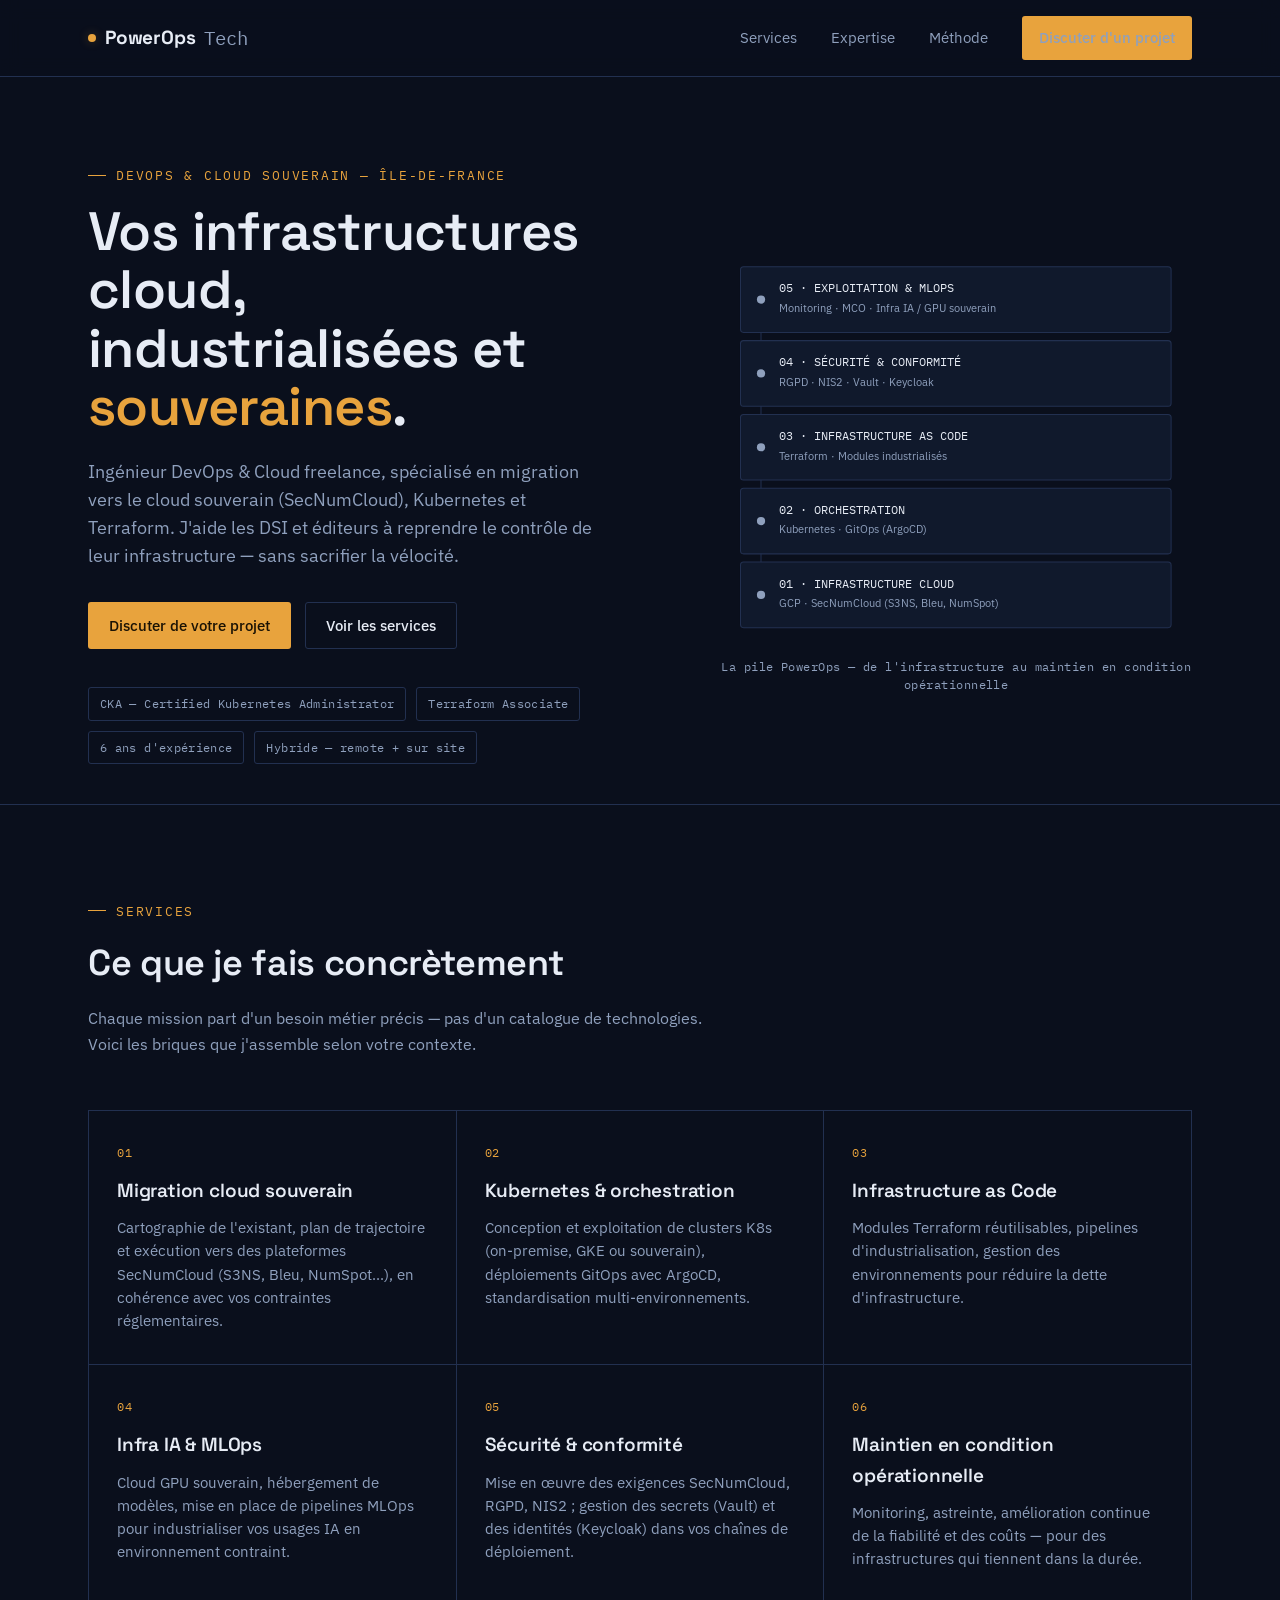
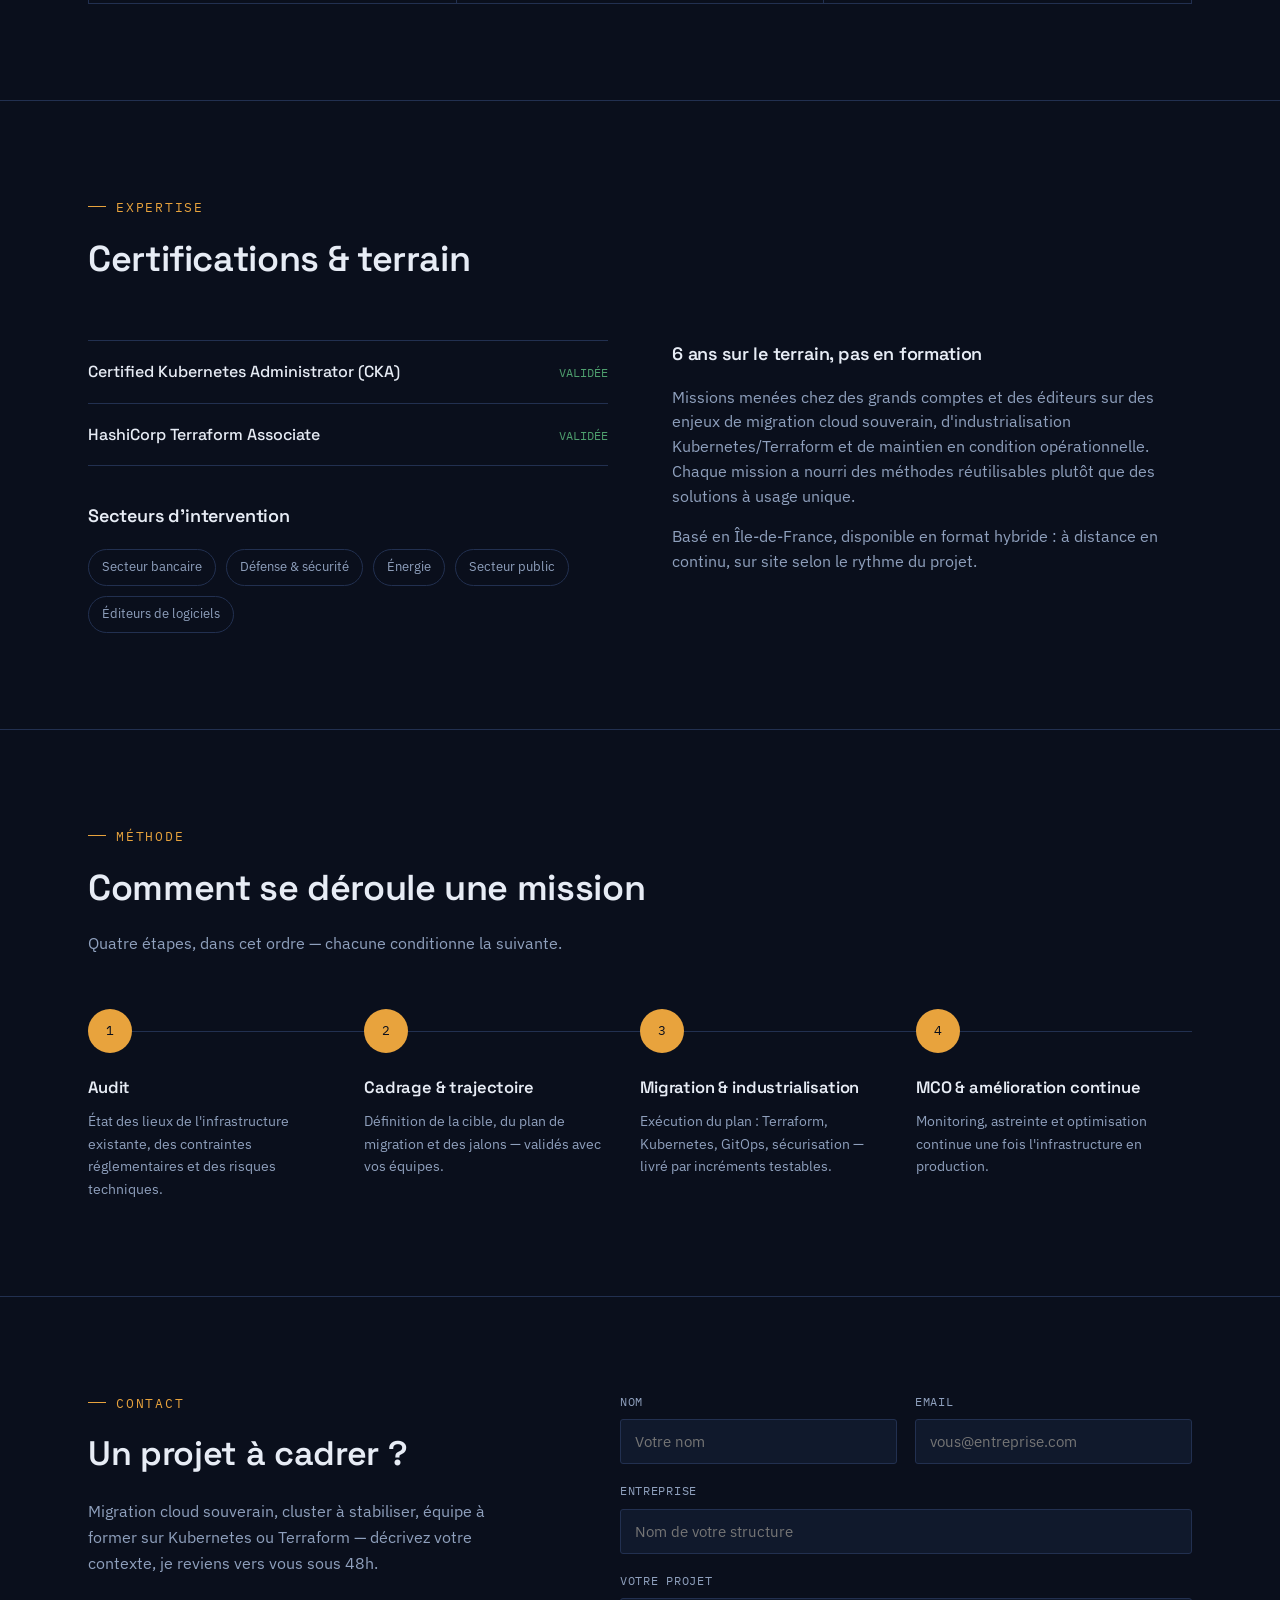
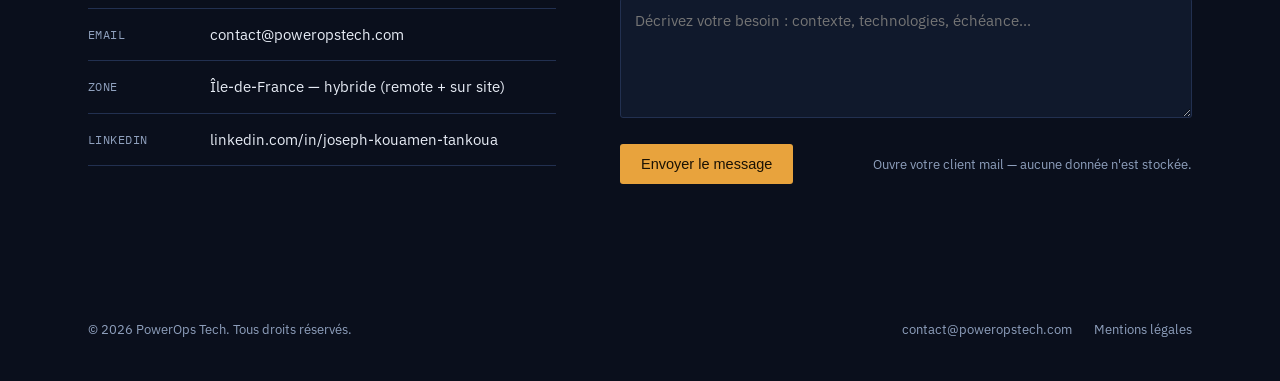
==== public/index.html @ a9f2747d "add index and 404 file" ====
<!DOCTYPE html>
<html lang="fr">
<head>
<meta charset="UTF-8">
<meta name="viewport" content="width=device-width, initial-scale=1.0">
<title>PowerOps Tech — DevOps &amp; Cloud Souverain</title>
<meta name="description" content="Ingénieur DevOps &amp; Cloud freelance. Migration cloud souverain (SecNumCloud), Kubernetes, Terraform, MLOps. Île-de-France, hybride.">
<link rel="preconnect" href="https://fonts.googleapis.com">
<link rel="preconnect" href="https://fonts.gstatic.com" crossorigin>
<link href="https://fonts.googleapis.com/css2?family=Space+Grotesk:wght@400;500;600;700&family=IBM+Plex+Sans:wght@400;500;600&family=IBM+Plex+Mono:wght@400;500&display=swap" rel="stylesheet">
<style>
  :root{
    --bg: #0A0F1C;
    --panel: #10192C;
    --panel-2: #0D1524;
    --line: #223050;
    --text: #E7ECF5;
    --muted: #8FA0BD;
    --accent: #E8A33D;
    --accent-soft: rgba(232,163,61,0.14);
    --accent-2: #4E9F6E;
    --accent-2-soft: rgba(78,159,110,0.14);
    --radius: 3px;
    --maxw: 1160px;
  }
  *{box-sizing:border-box;}
  html{scroll-behavior:smooth;}
  body{
    margin:0;
    background:var(--bg);
    color:var(--text);
    font-family:'IBM Plex Sans', sans-serif;
    font-size:16px;
    line-height:1.6;
    -webkit-font-smoothing:antialiased;
  }
  h1,h2,h3,.display{
    font-family:'Space Grotesk', sans-serif;
    font-weight:600;
    letter-spacing:-0.01em;
    margin:0;
  }
  .mono{ font-family:'IBM Plex Mono', monospace; }
  a{ color:inherit; }
  img,svg{ display:block; max-width:100%; }
  .wrap{ max-width:var(--maxw); margin:0 auto; padding:0 28px; }
  .eyebrow{
    font-family:'IBM Plex Mono', monospace;
    font-size:12.5px;
    letter-spacing:0.14em;
    text-transform:uppercase;
    color:var(--accent);
    display:flex;
    align-items:center;
    gap:10px;
  }
  .eyebrow::before{
    content:"";
    width:18px; height:1px;
    background:var(--accent);
    display:inline-block;
  }
  section{ padding:96px 0; border-bottom:1px solid var(--line); }
  section:last-of-type{ border-bottom:none; }

  /* reveal on scroll */
  .reveal{ opacity:0; transform:translateY(16px); transition:opacity .7s ease, transform .7s ease; }
  .reveal.in{ opacity:1; transform:translateY(0); }
  @media (prefers-reduced-motion: reduce){
    .reveal{ opacity:1; transform:none; transition:none; }
    html{ scroll-behavior:auto; }
  }

  /* NAV */
  header{
    position:sticky; top:0; z-index:50;
    background:rgba(10,15,28,0.86);
    backdrop-filter: blur(10px);
    border-bottom:1px solid var(--line);
  }
  nav.wrap{
    display:flex; align-items:center; justify-content:space-between;
    height:76px;
  }
  .logo{
    font-family:'Space Grotesk', sans-serif;
    font-weight:700;
    font-size:19px;
    letter-spacing:-0.01em;
    display:flex; align-items:center; gap:9px;
  }
  .logo .dot{
    width:8px; height:8px; border-radius:50%;
    background:var(--accent);
    box-shadow:0 0 10px 2px var(--accent-soft);
  }
  .navlinks{ display:flex; gap:34px; align-items:center; }
  .navlinks a{
    font-size:14.5px; color:var(--muted); text-decoration:none;
    transition:color .2s ease;
  }
  .navlinks a:hover{ color:var(--text); }
  .btn{
    display:inline-flex; align-items:center; gap:8px;
    padding:11px 20px;
    border-radius:var(--radius);
    font-size:14.5px; font-weight:500;
    text-decoration:none;
    border:1px solid transparent;
    cursor:pointer;
    transition:all .2s ease;
  }
  .btn-primary{
    background:var(--accent); color:#1A1204;
  }
  .btn-primary:hover{ background:#f0b354; }
  .btn-ghost{
    border-color:var(--line); color:var(--text);
    background:transparent;
  }
  .btn-ghost:hover{ border-color:var(--accent); color:var(--accent); }
  .navlinks .btn{ padding:9px 16px; }

  .mobile-toggle{ display:none; background:none; border:none; color:var(--text); cursor:pointer; }

  /* HERO */
  .hero{
    padding:88px 0 40px;
    border-bottom:1px solid var(--line);
  }
  .hero-grid{
    display:grid;
    grid-template-columns:1.1fr 0.9fr;
    gap:56px;
    align-items:center;
  }
  .hero h1{
    font-size:clamp(34px, 4.4vw, 54px);
    line-height:1.08;
    margin:18px 0 22px;
  }
  .hero h1 em{
    font-style:normal;
    color:var(--accent);
  }
  .hero p.lead{
    font-size:17.5px;
    color:var(--muted);
    max-width:520px;
    margin-bottom:32px;
  }
  .hero-ctas{ display:flex; gap:14px; margin-bottom:38px; flex-wrap:wrap; }
  .badges{ display:flex; gap:10px; flex-wrap:wrap; }
  .badge{
    font-family:'IBM Plex Mono', monospace;
    font-size:12px;
    letter-spacing:.03em;
    color:var(--muted);
    border:1px solid var(--line);
    padding:6px 11px;
    border-radius:var(--radius);
  }

  /* STACK DIAGRAM (signature element) */
  .stack-wrap{ position:relative; }
  .stack-caption{
    font-family:'IBM Plex Mono', monospace;
    font-size:11.5px;
    color:var(--muted);
    text-align:center;
    margin-top:14px;
    letter-spacing:.04em;
  }
  .layer{ cursor:pointer; }
  .layer rect.band{
    fill:var(--panel);
    stroke:var(--line);
    stroke-width:1;
    transition:fill .25s ease, stroke .25s ease;
  }
  .layer:hover rect.band{
    fill:var(--accent-soft);
    stroke:var(--accent);
  }
  .layer text.layer-label{
    fill:var(--text);
    font-family:'IBM Plex Mono', monospace;
    font-size:12px;
  }
  .layer text.layer-sub{
    fill:var(--muted);
    font-family:'IBM Plex Sans', sans-serif;
    font-size:11px;
  }
  .layer:hover text.layer-sub{ fill:#c9d6ea; }
  .node{ fill:var(--muted); transition:fill .25s ease, r .25s ease; }
  .layer:hover .node{ fill:var(--accent); }
  .connector{ stroke:var(--line); stroke-width:1; }
  .layer:hover .connector{ stroke:var(--accent); }

  /* SERVICES */
  .section-head{ max-width:640px; margin-bottom:52px; }
  .section-head h2{ font-size:clamp(26px,3vw,36px); margin-top:14px; }
  .section-head p{ color:var(--muted); margin-top:14px; font-size:16px; }

  .cards{
    display:grid;
    grid-template-columns:repeat(3, 1fr);
    gap:1px;
    background:var(--line);
    border:1px solid var(--line);
  }
  .card{
    background:var(--bg);
    padding:32px 28px;
    transition:background .25s ease;
  }
  .card:hover{ background:var(--panel-2); }
  .card .idx{
    font-family:'IBM Plex Mono', monospace;
    font-size:12px;
    color:var(--accent);
    letter-spacing:.06em;
  }
  .card h3{
    font-size:19px;
    margin:14px 0 10px;
  }
  .card p{
    color:var(--muted);
    font-size:14.5px;
    margin:0;
  }

  /* EXPERTISE */
  .expertise-grid{
    display:grid;
    grid-template-columns:1fr 1fr;
    gap:64px;
  }
  .cert-list{ display:flex; flex-direction:column; gap:0; }
  .cert-row{
    display:flex; justify-content:space-between; align-items:baseline;
    padding:18px 0;
    border-bottom:1px solid var(--line);
  }
  .cert-row:first-child{ border-top:1px solid var(--line); }
  .cert-name{ font-family:'Space Grotesk', sans-serif; font-size:16px; font-weight:500; }
  .cert-tag{ font-family:'IBM Plex Mono', monospace; font-size:12px; color:var(--accent-2); }
  .sectors{ display:flex; flex-wrap:wrap; gap:10px; margin-top:18px; }
  .sector-pill{
    font-size:13px; color:var(--muted);
    border:1px solid var(--line);
    padding:7px 13px; border-radius:20px;
  }
  .expertise-note p{ color:var(--muted); font-size:15.5px; }
  .expertise-note h3{ font-size:18px; margin-bottom:12px; }

  /* METHODE (real sequence -> numbering justified) */
  .method{
    display:grid;
    grid-template-columns:repeat(4,1fr);
    gap:0;
    position:relative;
  }
  .method::before{
    content:"";
    position:absolute; top:22px; left:0; right:0; height:1px;
    background:var(--line);
  }
  .step{ position:relative; padding-right:24px; }
  .step-num{
    font-family:'IBM Plex Mono', monospace;
    font-size:13px;
    color:var(--bg);
    background:var(--accent);
    width:44px; height:44px;
    border-radius:50%;
    display:flex; align-items:center; justify-content:center;
    position:relative; z-index:2;
    margin-bottom:22px;
  }
  .step h3{ font-size:16.5px; margin-bottom:9px; }
  .step p{ color:var(--muted); font-size:14px; margin:0; }

  /* CONTACT */
  .contact-grid{
    display:grid;
    grid-template-columns:0.9fr 1.1fr;
    gap:64px;
  }
  .contact-info h2{ font-size:clamp(26px,3vw,34px); margin-bottom:18px; }
  .contact-info p{ color:var(--muted); font-size:16px; margin-bottom:32px; max-width:440px; }
  .info-row{
    display:flex; align-items:center; gap:12px;
    padding:14px 0;
    border-top:1px solid var(--line);
    font-size:14.5px;
  }
  .info-row:last-child{ border-bottom:1px solid var(--line); }
  .info-label{ color:var(--muted); width:110px; flex-shrink:0; font-family:'IBM Plex Mono', monospace; font-size:12px; letter-spacing:.04em; text-transform:uppercase; }
  .info-value a{ text-decoration:none; color:var(--text); }
  .info-value a:hover{ color:var(--accent); }

  form{ display:flex; flex-direction:column; gap:18px; }
  .form-row{ display:grid; grid-template-columns:1fr 1fr; gap:18px; }
  label{
    font-family:'IBM Plex Mono', monospace;
    font-size:11.5px;
    letter-spacing:.06em;
    text-transform:uppercase;
    color:var(--muted);
    display:block; margin-bottom:8px;
  }
  input, textarea, select{
    width:100%;
    background:var(--panel);
    border:1px solid var(--line);
    color:var(--text);
    padding:12px 14px;
    border-radius:var(--radius);
    font-family:'IBM Plex Sans', sans-serif;
    font-size:14.5px;
    transition:border-color .2s ease;
  }
  input:focus, textarea:focus, select:focus{
    outline:none; border-color:var(--accent);
  }
  textarea{ resize:vertical; min-height:120px; }
  .form-foot{ display:flex; align-items:center; justify-content:space-between; gap:16px; flex-wrap:wrap; }
  .form-hint{ font-size:12.5px; color:var(--muted); }

  footer{ padding:40px 0; }
  .footer-row{
    display:flex; justify-content:space-between; align-items:center; flex-wrap:wrap; gap:12px;
  }
  .footer-row p{ color:var(--muted); font-size:13px; margin:0; }
  .footer-links{ display:flex; gap:22px; }
  .footer-links a{ color:var(--muted); font-size:13px; text-decoration:none; }
  .footer-links a:hover{ color:var(--accent); }

  /* focus visibility */
  a:focus-visible, button:focus-visible, input:focus-visible, textarea:focus-visible{
    outline:2px solid var(--accent); outline-offset:2px;
  }

  @media (max-width:900px){
    .hero-grid{ grid-template-columns:1fr; }
    .cards{ grid-template-columns:1fr; }
    .expertise-grid{ grid-template-columns:1fr; gap:40px; }
    .method{ grid-template-columns:1fr 1fr; row-gap:36px; }
    .method::before{ display:none; }
    .contact-grid{ grid-template-columns:1fr; gap:40px; }
    .form-row{ grid-template-columns:1fr; }
    .navlinks{
      position:absolute; top:76px; left:0; right:0;
      background:var(--bg); border-bottom:1px solid var(--line);
      flex-direction:column; align-items:flex-start; padding:20px 28px; gap:18px;
      display:none;
    }
    .navlinks.open{ display:flex; }
    .mobile-toggle{ display:block; }
  }
  @media (max-width:560px){
    .method{ grid-template-columns:1fr; }
    section{ padding:64px 0; }
  }
</style>
</head>
<body>

<header>
  <nav class="wrap">
    <div class="logo"><span class="dot"></span>PowerOps<span class="mono" style="color:var(--muted); font-weight:400;">Tech</span></div>
    <div class="navlinks" id="navlinks">
      <a href="#services">Services</a>
      <a href="#expertise">Expertise</a>
      <a href="#methode">Méthode</a>
      <a href="#contact" class="btn btn-primary">Discuter d'un projet</a>
    </div>
    <button class="mobile-toggle" id="mobileToggle" aria-label="Ouvrir le menu">
      <svg width="22" height="22" viewBox="0 0 24 24" fill="none"><path d="M3 6h18M3 12h18M3 18h18" stroke="currentColor" stroke-width="1.8" stroke-linecap="round"/></svg>
    </button>
  </nav>
</header>

<section class="hero">
  <div class="wrap hero-grid">
    <div>
      <div class="eyebrow">DevOps &amp; Cloud souverain — Île-de-France</div>
      <h1>Vos infrastructures cloud,<br>industrialisées et <em>souveraines</em>.</h1>
      <p class="lead">Ingénieur DevOps &amp; Cloud freelance, spécialisé en migration vers le cloud souverain (SecNumCloud), Kubernetes et Terraform. J'aide les DSI et éditeurs à reprendre le contrôle de leur infrastructure — sans sacrifier la vélocité.</p>
      <div class="hero-ctas">
        <a href="#contact" class="btn btn-primary">Discuter de votre projet</a>
        <a href="#services" class="btn btn-ghost">Voir les services</a>
      </div>
      <div class="badges">
        <span class="badge">CKA — Certified Kubernetes Administrator</span>
        <span class="badge">Terraform Associate</span>
        <span class="badge">6 ans d'expérience</span>
        <span class="badge">Hybride — remote + sur site</span>
      </div>
    </div>

    <div class="stack-wrap reveal">
      <svg viewBox="0 0 460 400" xmlns="http://www.w3.org/2000/svg" role="img" aria-label="Schéma de la pile technique PowerOps Tech">
        <!-- connectors -->
        <line class="connector" x1="40" y1="360" x2="40" y2="40"/>
        <!-- Layer 1: bottom - Infra cloud -->
        <g class="layer">
          <rect class="band" x="20" y="320" width="420" height="64" rx="3"/>
          <circle class="node" cx="40" cy="352" r="4"/>
          <text class="layer-label" x="58" y="345">01 · INFRASTRUCTURE CLOUD</text>
          <text class="layer-sub" x="58" y="364">GCP · SecNumCloud (S3NS, Bleu, NumSpot)</text>
        </g>
        <!-- Layer 2: Orchestration -->
        <g class="layer">
          <rect class="band" x="20" y="248" width="420" height="64" rx="3"/>
          <circle class="node" cx="40" cy="280" r="4"/>
          <text class="layer-label" x="58" y="273">02 · ORCHESTRATION</text>
          <text class="layer-sub" x="58" y="292">Kubernetes · GitOps (ArgoCD)</text>
        </g>
        <!-- Layer 3: IaC -->
        <g class="layer">
          <rect class="band" x="20" y="176" width="420" height="64" rx="3"/>
          <circle class="node" cx="40" cy="208" r="4"/>
          <text class="layer-label" x="58" y="201">03 · INFRASTRUCTURE AS CODE</text>
          <text class="layer-sub" x="58" y="220">Terraform · Modules industrialisés</text>
        </g>
        <!-- Layer 4: Sécurité / conformité -->
        <g class="layer">
          <rect class="band" x="20" y="104" width="420" height="64" rx="3"/>
          <circle class="node" cx="40" cy="136" r="4"/>
          <text class="layer-label" x="58" y="129">04 · SÉCURITÉ &amp; CONFORMITÉ</text>
          <text class="layer-sub" x="58" y="148">RGPD · NIS2 · Vault · Keycloak</text>
        </g>
        <!-- Layer 5: Ops / MLOps top -->
        <g class="layer">
          <rect class="band" x="20" y="32" width="420" height="64" rx="3"/>
          <circle class="node" cx="40" cy="64" r="4"/>
          <text class="layer-label" x="58" y="57">05 · EXPLOITATION &amp; MLOPS</text>
          <text class="layer-sub" x="58" y="76">Monitoring · MCO · Infra IA / GPU souverain</text>
        </g>
      </svg>
      <div class="stack-caption">La pile PowerOps — de l'infrastructure au maintien en condition opérationnelle</div>
    </div>
  </div>
</section>

<section id="services">
  <div class="wrap">
    <div class="section-head reveal">
      <div class="eyebrow">Services</div>
      <h2>Ce que je fais concrètement</h2>
      <p>Chaque mission part d'un besoin métier précis — pas d'un catalogue de technologies. Voici les briques que j'assemble selon votre contexte.</p>
    </div>
    <div class="cards">
      <div class="card reveal">
        <div class="idx">01</div>
        <h3>Migration cloud souverain</h3>
        <p>Cartographie de l'existant, plan de trajectoire et exécution vers des plateformes SecNumCloud (S3NS, Bleu, NumSpot...), en cohérence avec vos contraintes réglementaires.</p>
      </div>
      <div class="card reveal">
        <div class="idx">02</div>
        <h3>Kubernetes &amp; orchestration</h3>
        <p>Conception et exploitation de clusters K8s (on-premise, GKE ou souverain), déploiements GitOps avec ArgoCD, standardisation multi-environnements.</p>
      </div>
      <div class="card reveal">
        <div class="idx">03</div>
        <h3>Infrastructure as Code</h3>
        <p>Modules Terraform réutilisables, pipelines d'industrialisation, gestion des environnements pour réduire la dette d'infrastructure.</p>
      </div>
      <div class="card reveal">
        <div class="idx">04</div>
        <h3>Infra IA &amp; MLOps</h3>
        <p>Cloud GPU souverain, hébergement de modèles, mise en place de pipelines MLOps pour industrialiser vos usages IA en environnement contraint.</p>
      </div>
      <div class="card reveal">
        <div class="idx">05</div>
        <h3>Sécurité &amp; conformité</h3>
        <p>Mise en œuvre des exigences SecNumCloud, RGPD, NIS2 ; gestion des secrets (Vault) et des identités (Keycloak) dans vos chaînes de déploiement.</p>
      </div>
      <div class="card reveal">
        <div class="idx">06</div>
        <h3>Maintien en condition opérationnelle</h3>
        <p>Monitoring, astreinte, amélioration continue de la fiabilité et des coûts — pour des infrastructures qui tiennent dans la durée.</p>
      </div>
    </div>
  </div>
</section>

<section id="expertise">
  <div class="wrap">
    <div class="section-head reveal">
      <div class="eyebrow">Expertise</div>
      <h2>Certifications &amp; terrain</h2>
    </div>
    <div class="expertise-grid">
      <div class="reveal">
        <div class="cert-list">
          <div class="cert-row">
            <span class="cert-name">Certified Kubernetes Administrator (CKA)</span>
            <span class="cert-tag">VALIDÉE</span>
          </div>
          <div class="cert-row">
            <span class="cert-name">HashiCorp Terraform Associate</span>
            <span class="cert-tag">VALIDÉE</span>
          </div>
        </div>
        <div class="expertise-note" style="margin-top:36px;">
          <h3>Secteurs d'intervention</h3>
          <div class="sectors">
            <span class="sector-pill">Secteur bancaire</span>
            <span class="sector-pill">Défense &amp; sécurité</span>
            <span class="sector-pill">Énergie</span>
            <span class="sector-pill">Secteur public</span>
            <span class="sector-pill">Éditeurs de logiciels</span>
          </div>
        </div>
      </div>
      <div class="expertise-note reveal">
        <h3>6 ans sur le terrain, pas en formation</h3>
        <p>Missions menées chez des grands comptes et des éditeurs sur des enjeux de migration cloud souverain, d'industrialisation Kubernetes/Terraform et de maintien en condition opérationnelle. Chaque mission a nourri des méthodes réutilisables plutôt que des solutions à usage unique.</p>
        <p>Basé en Île-de-France, disponible en format hybride : à distance en continu, sur site selon le rythme du projet.</p>
      </div>
    </div>
  </div>
</section>

<section id="methode">
  <div class="wrap">
    <div class="section-head reveal">
      <div class="eyebrow">Méthode</div>
      <h2>Comment se déroule une mission</h2>
      <p>Quatre étapes, dans cet ordre — chacune conditionne la suivante.</p>
    </div>
    <div class="method">
      <div class="step reveal">
        <div class="step-num">1</div>
        <h3>Audit</h3>
        <p>État des lieux de l'infrastructure existante, des contraintes réglementaires et des risques techniques.</p>
      </div>
      <div class="step reveal">
        <div class="step-num">2</div>
        <h3>Cadrage &amp; trajectoire</h3>
        <p>Définition de la cible, du plan de migration et des jalons — validés avec vos équipes.</p>
      </div>
      <div class="step reveal">
        <div class="step-num">3</div>
        <h3>Migration &amp; industrialisation</h3>
        <p>Exécution du plan : Terraform, Kubernetes, GitOps, sécurisation — livré par incréments testables.</p>
      </div>
      <div class="step reveal">
        <div class="step-num">4</div>
        <h3>MCO &amp; amélioration continue</h3>
        <p>Monitoring, astreinte et optimisation continue une fois l'infrastructure en production.</p>
      </div>
    </div>
  </div>
</section>

<section id="contact">
  <div class="wrap contact-grid">
    <div class="contact-info reveal">
      <div class="eyebrow">Contact</div>
      <h2 style="margin-top:14px;">Un projet à cadrer ?</h2>
      <p>Migration cloud souverain, cluster à stabiliser, équipe à former sur Kubernetes ou Terraform — décrivez votre contexte, je reviens vers vous sous 48h.</p>
      <div class="info-row">
        <span class="info-label">Email</span>
        <span class="info-value"><a href="mailto:contact@poweropstech.com">contact@poweropstech.com</a></span>
      </div>
      <div class="info-row">
        <span class="info-label">Zone</span>
        <span class="info-value">Île-de-France — hybride (remote + sur site)</span>
      </div>
      <div class="info-row">
        <span class="info-label">LinkedIn</span>
        <span class="info-value"><a href="#" target="_blank" rel="noopener">linkedin.com/in/joseph-kouamen-tankoua</a></span>
      </div>
    </div>

    <form id="contactForm" class="reveal">
      <div class="form-row">
        <div>
          <label for="name">Nom</label>
          <input type="text" id="name" name="name" required placeholder="Votre nom">
        </div>
        <div>
          <label for="email">Email</label>
          <input type="email" id="email" name="email" required placeholder="vous@entreprise.com">
        </div>
      </div>
      <div>
        <label for="company">Entreprise</label>
        <input type="text" id="company" name="company" placeholder="Nom de votre structure">
      </div>
      <div>
        <label for="message">Votre projet</label>
        <textarea id="message" name="message" required placeholder="Décrivez votre besoin : contexte, technologies, échéance..."></textarea>
      </div>
      <div class="form-foot">
        <button type="submit" class="btn btn-primary">Envoyer le message</button>
        <span class="form-hint">Ouvre votre client mail — aucune donnée n'est stockée.</span>
      </div>
    </form>
  </div>
</section>

<footer>
  <div class="wrap footer-row">
    <p>© 2026 PowerOps Tech. Tous droits réservés.</p>
    <div class="footer-links">
      <a href="mailto:contact@poweropstech.com">contact@poweropstech.com</a>
      <a href="#" rel="noopener">Mentions légales</a>
    </div>
  </div>
</footer>

<script>
  // mobile nav
  const toggle = document.getElementById('mobileToggle');
  const links = document.getElementById('navlinks');
  toggle.addEventListener('click', () => links.classList.toggle('open'));
  links.querySelectorAll('a').forEach(a => a.addEventListener('click', () => links.classList.remove('open')));

  // scroll reveal
  const revealEls = document.querySelectorAll('.reveal');
  const io = new IntersectionObserver((entries) => {
    entries.forEach(entry => {
      if (entry.isIntersecting) {
        entry.target.classList.add('in');
        io.unobserve(entry.target);
      }
    });
  }, { threshold: 0.12 });
  revealEls.forEach(el => io.observe(el));

  // contact form -> mailto
  document.getElementById('contactForm').addEventListener('submit', function(e){
    e.preventDefault();
    const name = document.getElementById('name').value;
    const email = document.getElementById('email').value;
    const company = document.getElementById('company').value;
    const message = document.getElementById('message').value;
    const subject = encodeURIComponent('Nouveau projet — ' + name + (company ? ' (' + company + ')' : ''));
    const body = encodeURIComponent(
      'Nom : ' + name + '\n' +
      'Email : ' + email + '\n' +
      'Entreprise : ' + (company || '—') + '\n\n' +
      'Message :\n' + message
    );
    window.location.href = 'mailto:contact@poweropstech.com?subject=' + subject + '&body=' + body;
  });
</script>

</body>
</html>
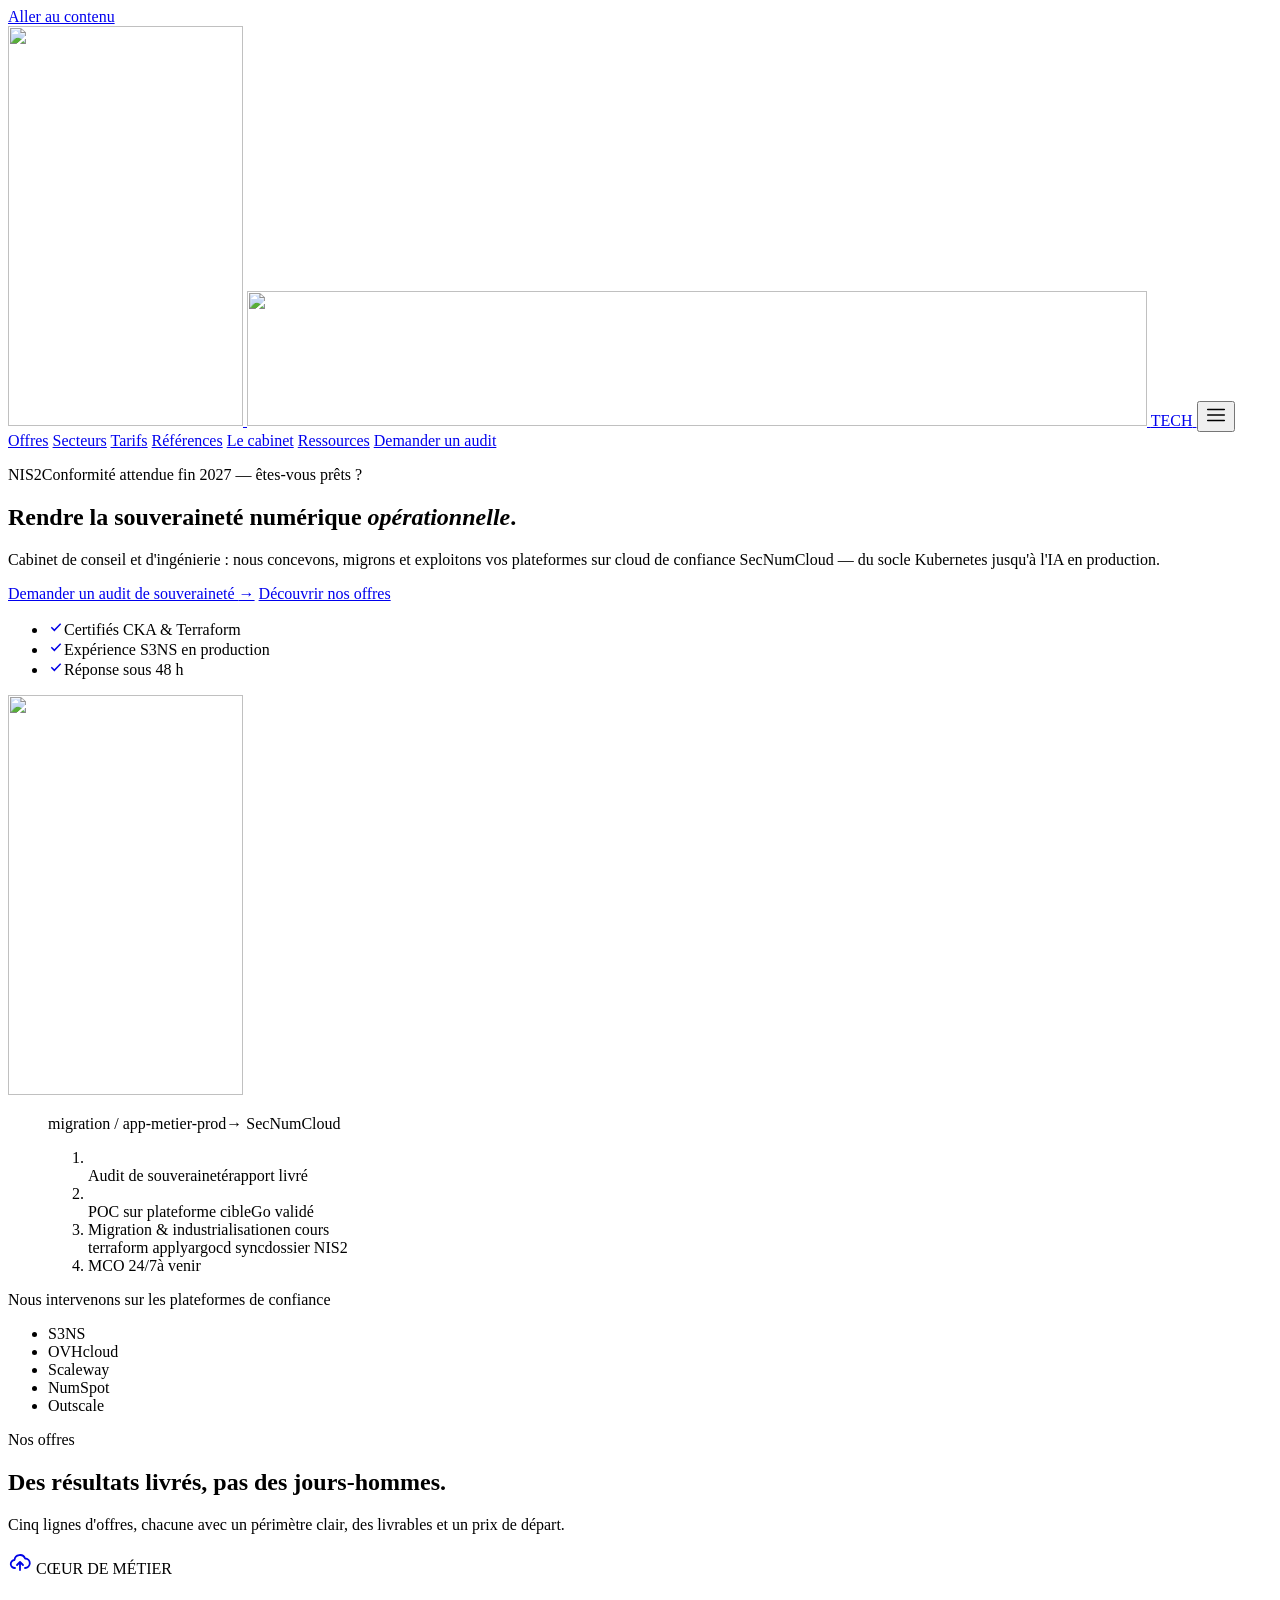
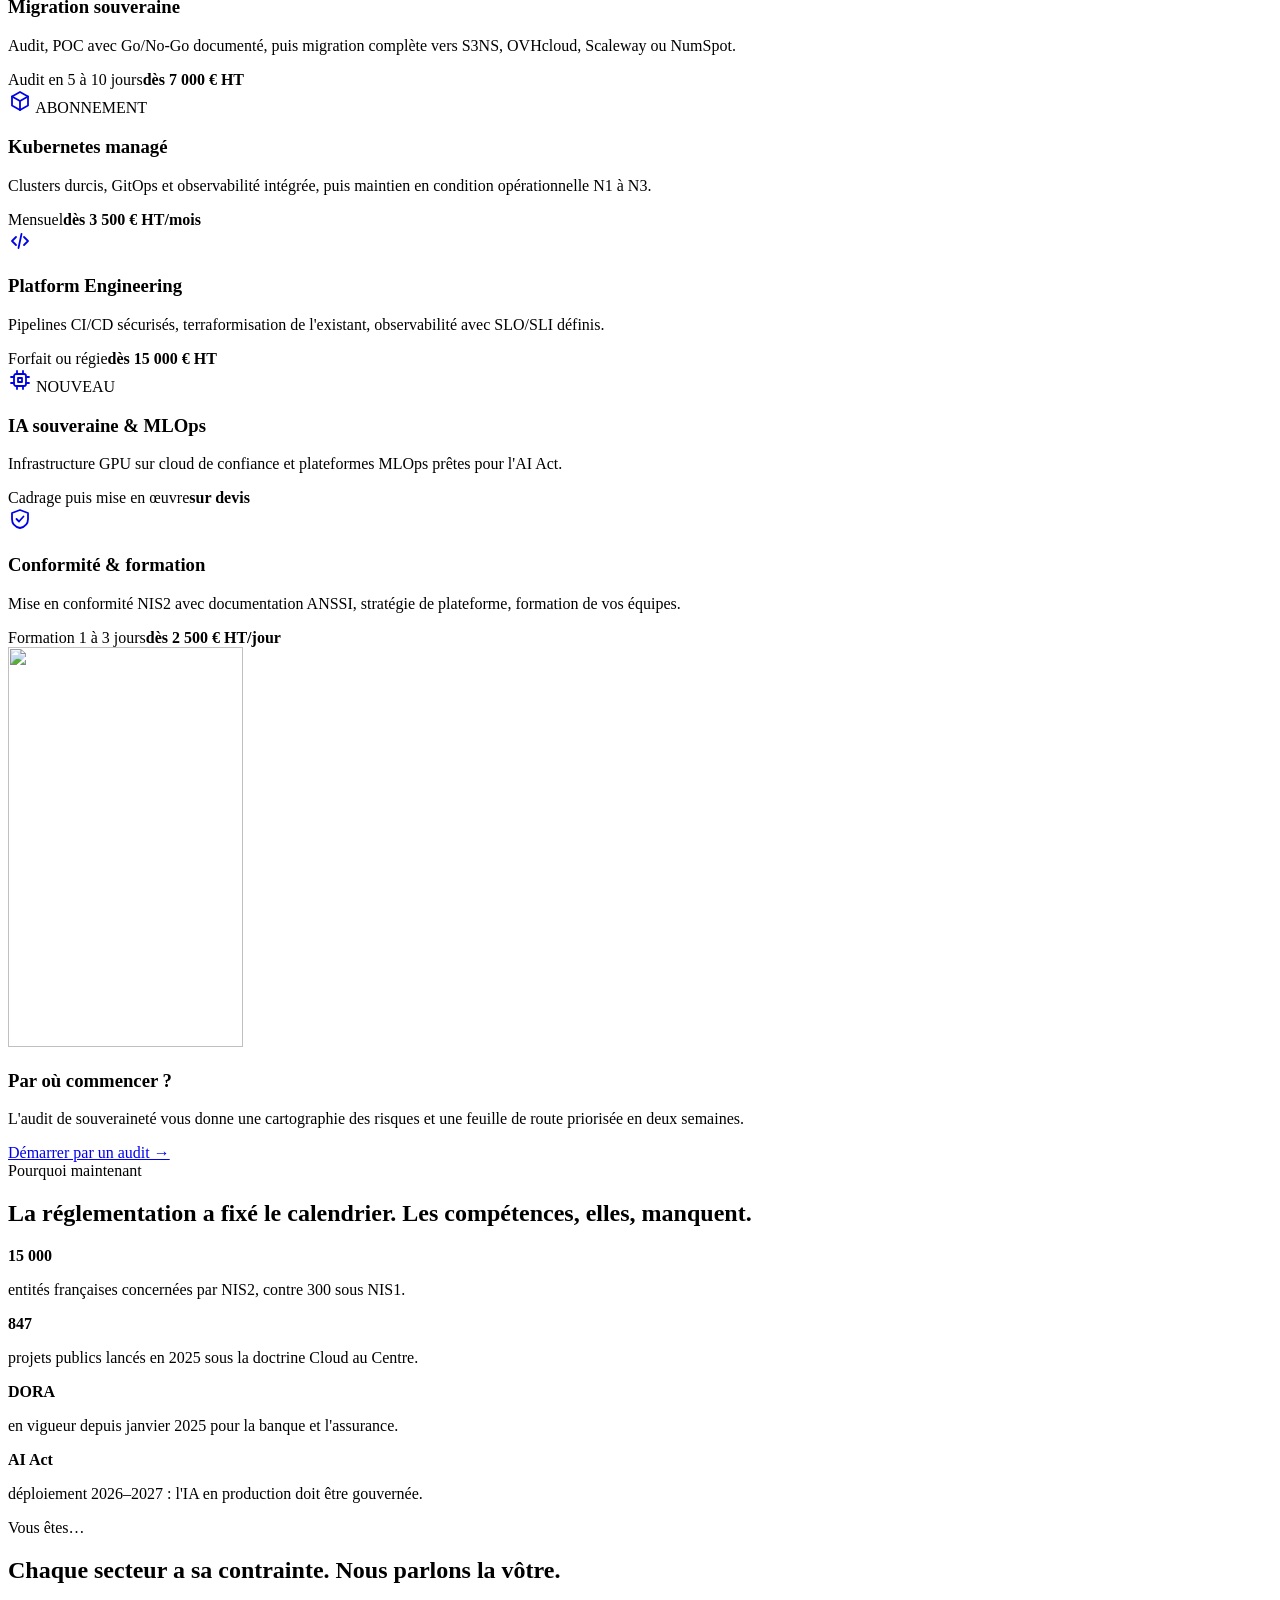
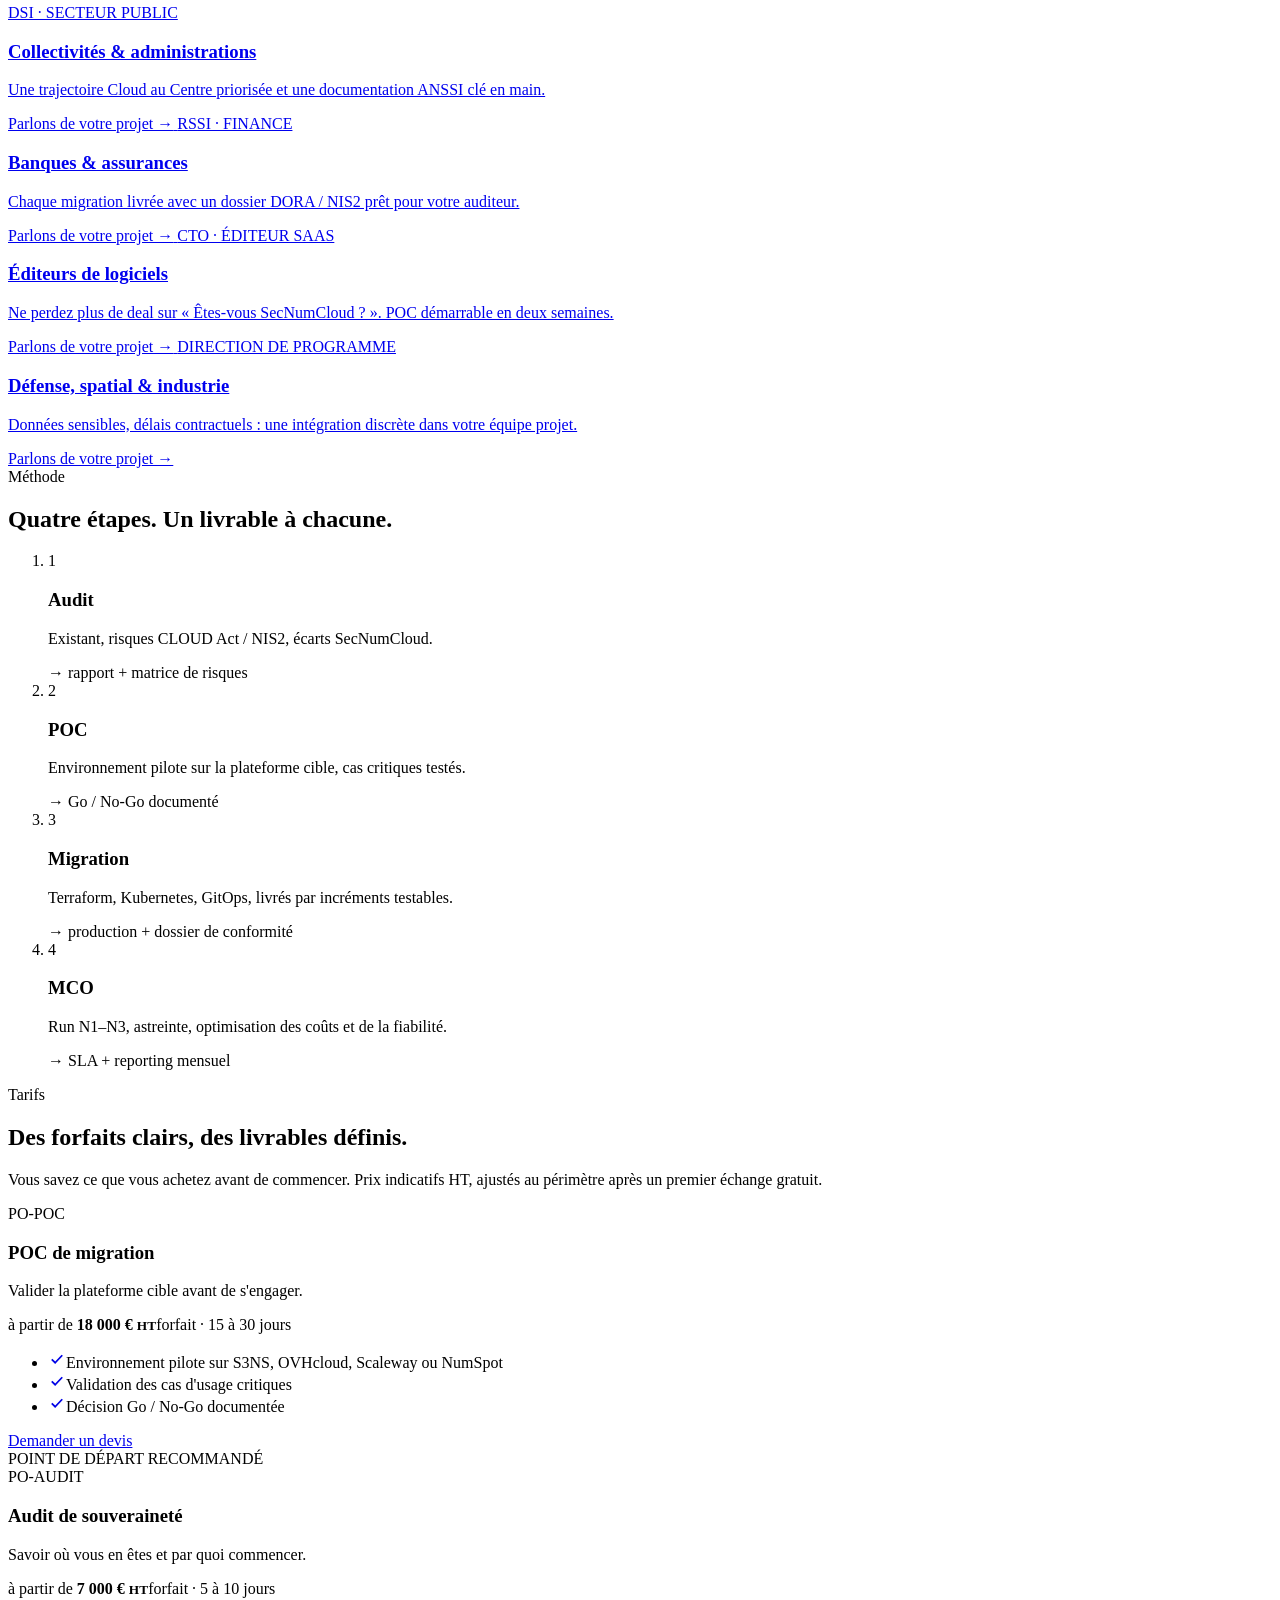
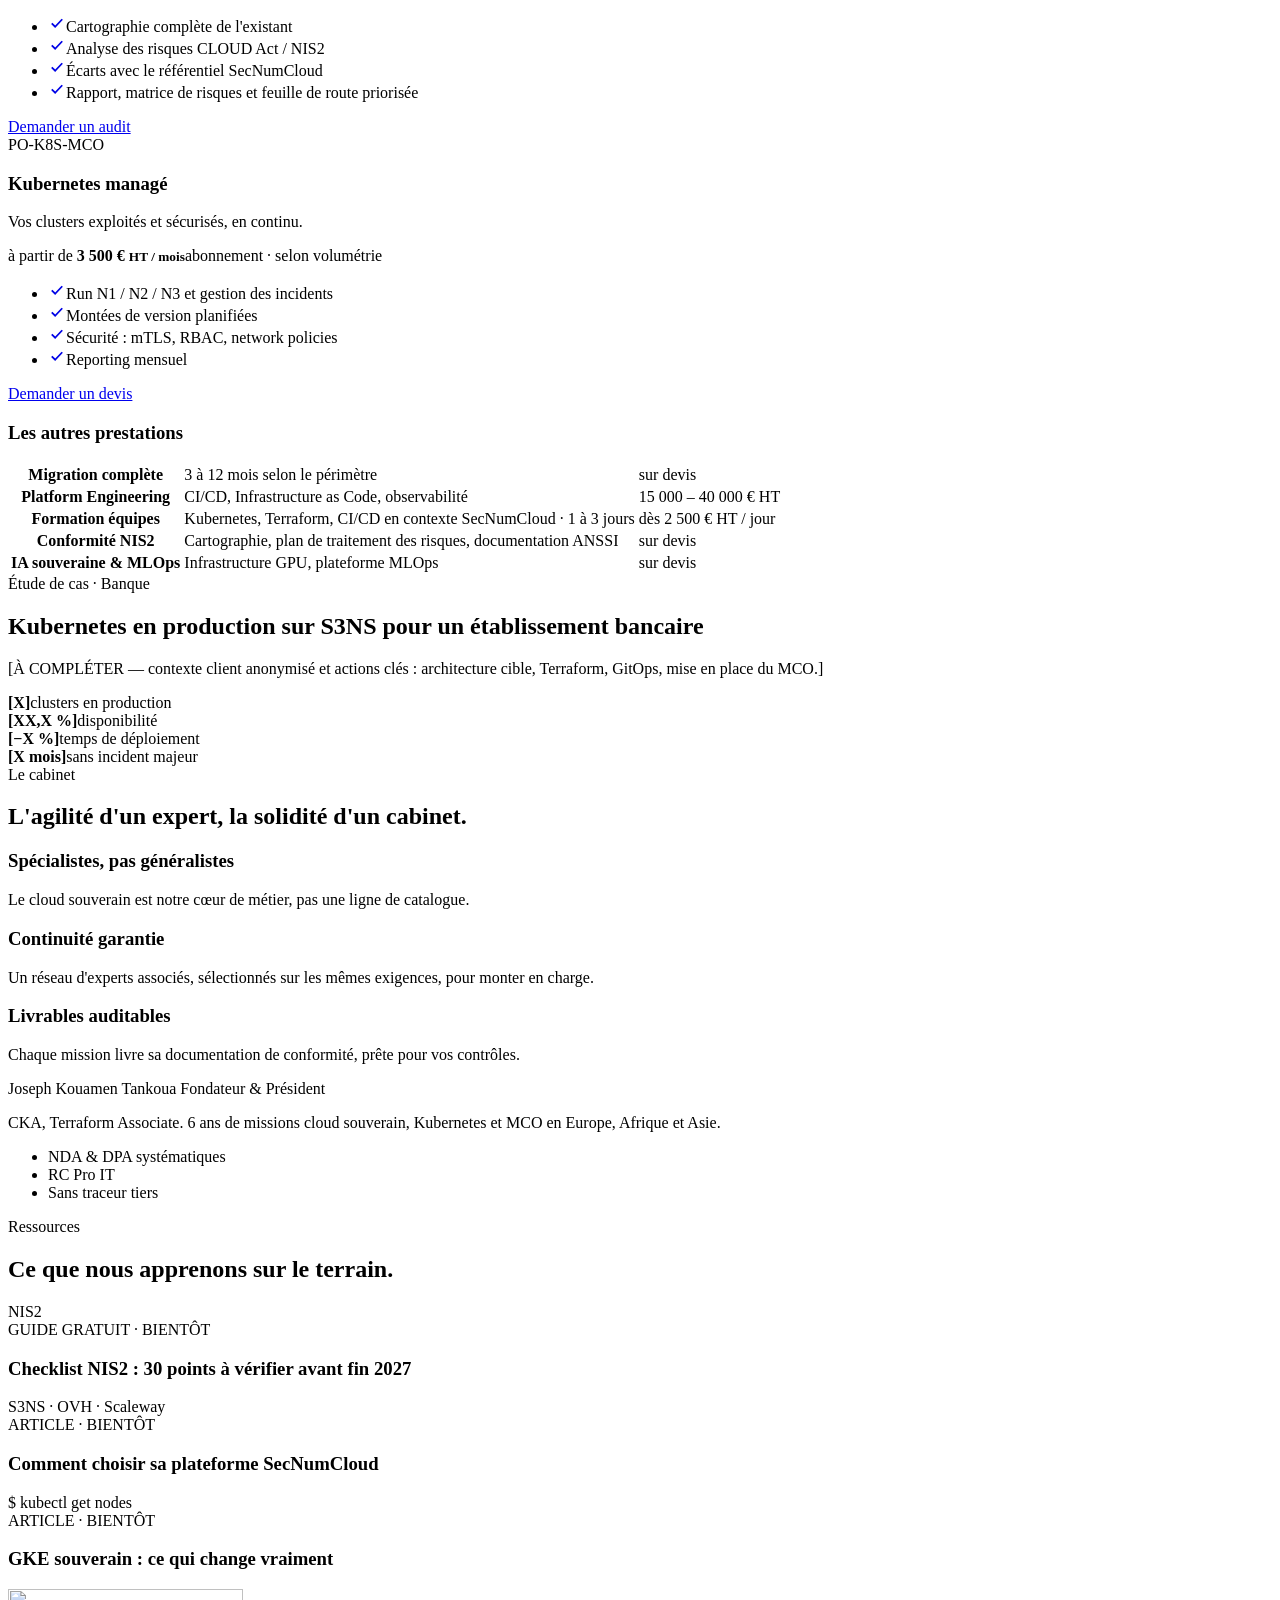
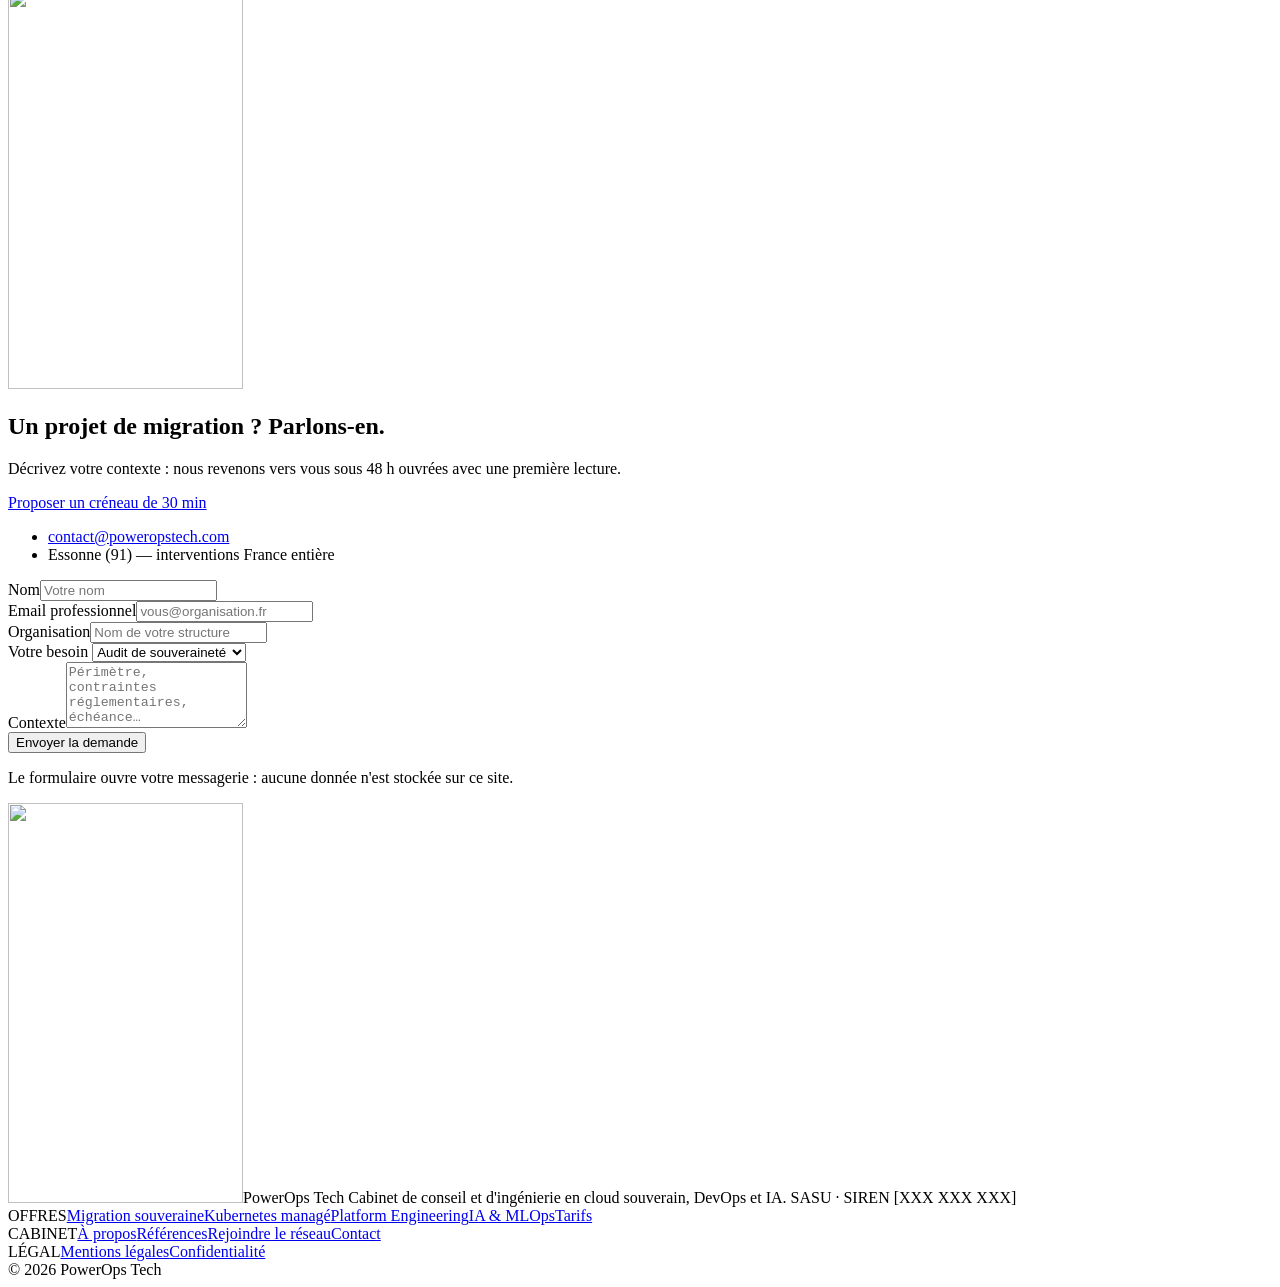
==== commit 8f366302: "Refonte du site : charte du logo, offres, tarifs et cabinet - Nouvelle page d'accueil (charte bleu/o" ====
--- a/public/index.html
+++ b/public/index.html
@@ -3,655 +3,480 @@
 <head>
 <meta charset="UTF-8">
 <meta name="viewport" content="width=device-width, initial-scale=1.0">
-<title>PowerOps Tech — DevOps &amp; Cloud Souverain</title>
-<meta name="description" content="Ingénieur DevOps &amp; Cloud freelance. Migration cloud souverain (SecNumCloud), Kubernetes, Terraform, MLOps. Île-de-France, hybride.">
-<link rel="preconnect" href="https://fonts.googleapis.com">
-<link rel="preconnect" href="https://fonts.gstatic.com" crossorigin>
-<link href="https://fonts.googleapis.com/css2?family=Space+Grotesk:wght@400;500;600;700&family=IBM+Plex+Sans:wght@400;500;600&family=IBM+Plex+Mono:wght@400;500&display=swap" rel="stylesheet">
-<style>
-  :root{
-    --bg: #0A0F1C;
-    --panel: #10192C;
-    --panel-2: #0D1524;
-    --line: #223050;
-    --text: #E7ECF5;
-    --muted: #8FA0BD;
-    --accent: #E8A33D;
-    --accent-soft: rgba(232,163,61,0.14);
-    --accent-2: #4E9F6E;
-    --accent-2-soft: rgba(78,159,110,0.14);
-    --radius: 3px;
-    --maxw: 1160px;
-  }
-  *{box-sizing:border-box;}
-  html{scroll-behavior:smooth;}
-  body{
-    margin:0;
-    background:var(--bg);
-    color:var(--text);
-    font-family:'IBM Plex Sans', sans-serif;
-    font-size:16px;
-    line-height:1.6;
-    -webkit-font-smoothing:antialiased;
-  }
-  h1,h2,h3,.display{
-    font-family:'Space Grotesk', sans-serif;
-    font-weight:600;
-    letter-spacing:-0.01em;
-    margin:0;
-  }
-  .mono{ font-family:'IBM Plex Mono', monospace; }
-  a{ color:inherit; }
-  img,svg{ display:block; max-width:100%; }
-  .wrap{ max-width:var(--maxw); margin:0 auto; padding:0 28px; }
-  .eyebrow{
-    font-family:'IBM Plex Mono', monospace;
-    font-size:12.5px;
-    letter-spacing:0.14em;
-    text-transform:uppercase;
-    color:var(--accent);
-    display:flex;
-    align-items:center;
-    gap:10px;
-  }
-  .eyebrow::before{
-    content:"";
-    width:18px; height:1px;
-    background:var(--accent);
-    display:inline-block;
-  }
-  section{ padding:96px 0; border-bottom:1px solid var(--line); }
-  section:last-of-type{ border-bottom:none; }
-
-  /* reveal on scroll */
-  .reveal{ opacity:0; transform:translateY(16px); transition:opacity .7s ease, transform .7s ease; }
-  .reveal.in{ opacity:1; transform:translateY(0); }
-  @media (prefers-reduced-motion: reduce){
-    .reveal{ opacity:1; transform:none; transition:none; }
-    html{ scroll-behavior:auto; }
-  }
-
-  /* NAV */
-  header{
-    position:sticky; top:0; z-index:50;
-    background:rgba(10,15,28,0.86);
-    backdrop-filter: blur(10px);
-    border-bottom:1px solid var(--line);
-  }
-  nav.wrap{
-    display:flex; align-items:center; justify-content:space-between;
-    height:76px;
-  }
-  .logo{
-    font-family:'Space Grotesk', sans-serif;
-    font-weight:700;
-    font-size:19px;
-    letter-spacing:-0.01em;
-    display:flex; align-items:center; gap:9px;
-  }
-  .logo .dot{
-    width:8px; height:8px; border-radius:50%;
-    background:var(--accent);
-    box-shadow:0 0 10px 2px var(--accent-soft);
-  }
-  .navlinks{ display:flex; gap:34px; align-items:center; }
-  .navlinks a{
-    font-size:14.5px; color:var(--muted); text-decoration:none;
-    transition:color .2s ease;
-  }
-  .navlinks a:hover{ color:var(--text); }
-  .btn{
-    display:inline-flex; align-items:center; gap:8px;
-    padding:11px 20px;
-    border-radius:var(--radius);
-    font-size:14.5px; font-weight:500;
-    text-decoration:none;
-    border:1px solid transparent;
-    cursor:pointer;
-    transition:all .2s ease;
-  }
-  .btn-primary{
-    background:var(--accent); color:#1A1204;
-  }
-  .btn-primary:hover{ background:#f0b354; }
-  .btn-ghost{
-    border-color:var(--line); color:var(--text);
-    background:transparent;
-  }
-  .btn-ghost:hover{ border-color:var(--accent); color:var(--accent); }
-  .navlinks .btn{ padding:9px 16px; }
-
-  .mobile-toggle{ display:none; background:none; border:none; color:var(--text); cursor:pointer; }
-
-  /* HERO */
-  .hero{
-    padding:88px 0 40px;
-    border-bottom:1px solid var(--line);
-  }
-  .hero-grid{
-    display:grid;
-    grid-template-columns:1.1fr 0.9fr;
-    gap:56px;
-    align-items:center;
-  }
-  .hero h1{
-    font-size:clamp(34px, 4.4vw, 54px);
-    line-height:1.08;
-    margin:18px 0 22px;
-  }
-  .hero h1 em{
-    font-style:normal;
-    color:var(--accent);
-  }
-  .hero p.lead{
-    font-size:17.5px;
-    color:var(--muted);
-    max-width:520px;
-    margin-bottom:32px;
-  }
-  .hero-ctas{ display:flex; gap:14px; margin-bottom:38px; flex-wrap:wrap; }
-  .badges{ display:flex; gap:10px; flex-wrap:wrap; }
-  .badge{
-    font-family:'IBM Plex Mono', monospace;
-    font-size:12px;
-    letter-spacing:.03em;
-    color:var(--muted);
-    border:1px solid var(--line);
-    padding:6px 11px;
-    border-radius:var(--radius);
-  }
-
-  /* STACK DIAGRAM (signature element) */
-  .stack-wrap{ position:relative; }
-  .stack-caption{
-    font-family:'IBM Plex Mono', monospace;
-    font-size:11.5px;
-    color:var(--muted);
-    text-align:center;
-    margin-top:14px;
-    letter-spacing:.04em;
-  }
-  .layer{ cursor:pointer; }
-  .layer rect.band{
-    fill:var(--panel);
-    stroke:var(--line);
-    stroke-width:1;
-    transition:fill .25s ease, stroke .25s ease;
-  }
-  .layer:hover rect.band{
-    fill:var(--accent-soft);
-    stroke:var(--accent);
-  }
-  .layer text.layer-label{
-    fill:var(--text);
-    font-family:'IBM Plex Mono', monospace;
-    font-size:12px;
-  }
-  .layer text.layer-sub{
-    fill:var(--muted);
-    font-family:'IBM Plex Sans', sans-serif;
-    font-size:11px;
-  }
-  .layer:hover text.layer-sub{ fill:#c9d6ea; }
-  .node{ fill:var(--muted); transition:fill .25s ease, r .25s ease; }
-  .layer:hover .node{ fill:var(--accent); }
-  .connector{ stroke:var(--line); stroke-width:1; }
-  .layer:hover .connector{ stroke:var(--accent); }
-
-  /* SERVICES */
-  .section-head{ max-width:640px; margin-bottom:52px; }
-  .section-head h2{ font-size:clamp(26px,3vw,36px); margin-top:14px; }
-  .section-head p{ color:var(--muted); margin-top:14px; font-size:16px; }
-
-  .cards{
-    display:grid;
-    grid-template-columns:repeat(3, 1fr);
-    gap:1px;
-    background:var(--line);
-    border:1px solid var(--line);
-  }
-  .card{
-    background:var(--bg);
-    padding:32px 28px;
-    transition:background .25s ease;
-  }
-  .card:hover{ background:var(--panel-2); }
-  .card .idx{
-    font-family:'IBM Plex Mono', monospace;
-    font-size:12px;
-    color:var(--accent);
-    letter-spacing:.06em;
-  }
-  .card h3{
-    font-size:19px;
-    margin:14px 0 10px;
-  }
-  .card p{
-    color:var(--muted);
-    font-size:14.5px;
-    margin:0;
-  }
-
-  /* EXPERTISE */
-  .expertise-grid{
-    display:grid;
-    grid-template-columns:1fr 1fr;
-    gap:64px;
-  }
-  .cert-list{ display:flex; flex-direction:column; gap:0; }
-  .cert-row{
-    display:flex; justify-content:space-between; align-items:baseline;
-    padding:18px 0;
-    border-bottom:1px solid var(--line);
-  }
-  .cert-row:first-child{ border-top:1px solid var(--line); }
-  .cert-name{ font-family:'Space Grotesk', sans-serif; font-size:16px; font-weight:500; }
-  .cert-tag{ font-family:'IBM Plex Mono', monospace; font-size:12px; color:var(--accent-2); }
-  .sectors{ display:flex; flex-wrap:wrap; gap:10px; margin-top:18px; }
-  .sector-pill{
-    font-size:13px; color:var(--muted);
-    border:1px solid var(--line);
-    padding:7px 13px; border-radius:20px;
-  }
-  .expertise-note p{ color:var(--muted); font-size:15.5px; }
-  .expertise-note h3{ font-size:18px; margin-bottom:12px; }
-
-  /* METHODE (real sequence -> numbering justified) */
-  .method{
-    display:grid;
-    grid-template-columns:repeat(4,1fr);
-    gap:0;
-    position:relative;
-  }
-  .method::before{
-    content:"";
-    position:absolute; top:22px; left:0; right:0; height:1px;
-    background:var(--line);
-  }
-  .step{ position:relative; padding-right:24px; }
-  .step-num{
-    font-family:'IBM Plex Mono', monospace;
-    font-size:13px;
-    color:var(--bg);
-    background:var(--accent);
-    width:44px; height:44px;
-    border-radius:50%;
-    display:flex; align-items:center; justify-content:center;
-    position:relative; z-index:2;
-    margin-bottom:22px;
-  }
-  .step h3{ font-size:16.5px; margin-bottom:9px; }
-  .step p{ color:var(--muted); font-size:14px; margin:0; }
-
-  /* CONTACT */
-  .contact-grid{
-    display:grid;
-    grid-template-columns:0.9fr 1.1fr;
-    gap:64px;
-  }
-  .contact-info h2{ font-size:clamp(26px,3vw,34px); margin-bottom:18px; }
-  .contact-info p{ color:var(--muted); font-size:16px; margin-bottom:32px; max-width:440px; }
-  .info-row{
-    display:flex; align-items:center; gap:12px;
-    padding:14px 0;
-    border-top:1px solid var(--line);
-    font-size:14.5px;
-  }
-  .info-row:last-child{ border-bottom:1px solid var(--line); }
-  .info-label{ color:var(--muted); width:110px; flex-shrink:0; font-family:'IBM Plex Mono', monospace; font-size:12px; letter-spacing:.04em; text-transform:uppercase; }
-  .info-value a{ text-decoration:none; color:var(--text); }
-  .info-value a:hover{ color:var(--accent); }
-
-  form{ display:flex; flex-direction:column; gap:18px; }
-  .form-row{ display:grid; grid-template-columns:1fr 1fr; gap:18px; }
-  label{
-    font-family:'IBM Plex Mono', monospace;
-    font-size:11.5px;
-    letter-spacing:.06em;
-    text-transform:uppercase;
-    color:var(--muted);
-    display:block; margin-bottom:8px;
-  }
-  input, textarea, select{
-    width:100%;
-    background:var(--panel);
-    border:1px solid var(--line);
-    color:var(--text);
-    padding:12px 14px;
-    border-radius:var(--radius);
-    font-family:'IBM Plex Sans', sans-serif;
-    font-size:14.5px;
-    transition:border-color .2s ease;
-  }
-  input:focus, textarea:focus, select:focus{
-    outline:none; border-color:var(--accent);
-  }
-  textarea{ resize:vertical; min-height:120px; }
-  .form-foot{ display:flex; align-items:center; justify-content:space-between; gap:16px; flex-wrap:wrap; }
-  .form-hint{ font-size:12.5px; color:var(--muted); }
-
-  footer{ padding:40px 0; }
-  .footer-row{
-    display:flex; justify-content:space-between; align-items:center; flex-wrap:wrap; gap:12px;
-  }
-  .footer-row p{ color:var(--muted); font-size:13px; margin:0; }
-  .footer-links{ display:flex; gap:22px; }
-  .footer-links a{ color:var(--muted); font-size:13px; text-decoration:none; }
-  .footer-links a:hover{ color:var(--accent); }
-
-  /* focus visibility */
-  a:focus-visible, button:focus-visible, input:focus-visible, textarea:focus-visible{
-    outline:2px solid var(--accent); outline-offset:2px;
-  }
-
-  @media (max-width:900px){
-    .hero-grid{ grid-template-columns:1fr; }
-    .cards{ grid-template-columns:1fr; }
-    .expertise-grid{ grid-template-columns:1fr; gap:40px; }
-    .method{ grid-template-columns:1fr 1fr; row-gap:36px; }
-    .method::before{ display:none; }
-    .contact-grid{ grid-template-columns:1fr; gap:40px; }
-    .form-row{ grid-template-columns:1fr; }
-    .navlinks{
-      position:absolute; top:76px; left:0; right:0;
-      background:var(--bg); border-bottom:1px solid var(--line);
-      flex-direction:column; align-items:flex-start; padding:20px 28px; gap:18px;
-      display:none;
-    }
-    .navlinks.open{ display:flex; }
-    .mobile-toggle{ display:block; }
-  }
-  @media (max-width:560px){
-    .method{ grid-template-columns:1fr; }
-    section{ padding:64px 0; }
-  }
-</style>
+<title>PowerOps Tech — Cloud souverain, DevOps &amp; IA</title>
+<meta name="description" content="Cabinet de conseil et d'ingénierie : migration vers le cloud souverain SecNumCloud, Kubernetes managé, Platform Engineering, IA &amp; MLOps, conformité NIS2 et DORA.">
+<link rel="canonical" href="https://poweropstech.com/">
+<meta name="theme-color" content="#0003E6">
+
+<meta property="og:type" content="website">
+<meta property="og:locale" content="fr_FR">
+<meta property="og:site_name" content="PowerOps Tech">
+<meta property="og:title" content="PowerOps Tech — Rendre la souveraineté numérique opérationnelle">
+<meta property="og:description" content="Nous concevons, migrons et exploitons vos plateformes sur cloud de confiance SecNumCloud, du socle Kubernetes jusqu'à l'IA en production.">
+<meta property="og:url" content="https://poweropstech.com/">
+<meta property="og:image" content="https://poweropstech.com/assets/img/og-image.png">
+<meta property="og:image:width" content="1200">
+<meta property="og:image:height" content="630">
+<meta name="twitter:card" content="summary_large_image">
+
+<link rel="icon" type="image/png" sizes="32x32" href="/favicon-32.png">
+<link rel="apple-touch-icon" href="/apple-touch-icon.png">
+<link rel="preload" href="/assets/fonts/manrope-latin-wght-normal.woff2" as="font" type="font/woff2" crossorigin>
+<link rel="preload" href="/assets/fonts/inter-latin-wght-normal.woff2" as="font" type="font/woff2" crossorigin>
+<link rel="stylesheet" href="/assets/css/styles.css">
+
+<script type="application/ld+json">
+{
+  "@context": "https://schema.org",
+  "@type": "ProfessionalService",
+  "name": "PowerOps Tech",
+  "url": "https://poweropstech.com/",
+  "logo": "https://poweropstech.com/assets/img/icon-512.png",
+  "image": "https://poweropstech.com/assets/img/og-image.png",
+  "email": "contact@poweropstech.com",
+  "description": "Cabinet de conseil et d'ingénierie en cloud souverain, DevOps et IA.",
+  "areaServed": "FR",
+  "address": { "@type": "PostalAddress", "addressRegion": "Essonne", "addressCountry": "FR" },
+  "founder": { "@type": "Person", "name": "Joseph Kouamen Tankoua" },
+  "knowsAbout": ["SecNumCloud", "Kubernetes", "Terraform", "MLOps", "NIS2", "DORA"]
+}
+</script>
 </head>
 <body>
-
-<header>
-  <nav class="wrap">
-    <div class="logo"><span class="dot"></span>PowerOps<span class="mono" style="color:var(--muted); font-weight:400;">Tech</span></div>
-    <div class="navlinks" id="navlinks">
-      <a href="#services">Services</a>
-      <a href="#expertise">Expertise</a>
-      <a href="#methode">Méthode</a>
-      <a href="#contact" class="btn btn-primary">Discuter d'un projet</a>
-    </div>
-    <button class="mobile-toggle" id="mobileToggle" aria-label="Ouvrir le menu">
-      <svg width="22" height="22" viewBox="0 0 24 24" fill="none"><path d="M3 6h18M3 12h18M3 18h18" stroke="currentColor" stroke-width="1.8" stroke-linecap="round"/></svg>
+<a class="skip" href="#main">Aller au contenu</a>
+
+<header class="site-header">
+  <nav class="wrap nav" aria-label="Navigation principale">
+    <a class="brand" href="/" aria-label="PowerOps Tech — accueil">
+      <img class="brand-mark" src="/assets/img/powerops-mark.png" alt="" width="235" height="400">
+      <img class="brand-word" src="/assets/img/powerops-wordmark.png" alt="" width="900" height="135">
+      <span class="brand-tag">TECH</span>
+    </a>
+    <button class="menu-toggle" id="menuToggle" type="button" aria-expanded="false" aria-controls="navLinks" aria-label="Ouvrir le menu">
+      <svg width="22" height="22" viewBox="0 0 24 24" fill="none" aria-hidden="true"><path d="M3 6h18M3 12h18M3 18h18" stroke="currentColor" stroke-width="1.8" stroke-linecap="round"/></svg>
     </button>
+    <div class="nav-links" id="navLinks">
+      <a href="#offres">Offres</a>
+      <a href="#secteurs">Secteurs</a>
+      <a href="#tarifs">Tarifs</a>
+      <a href="#references">Références</a>
+      <a href="#cabinet">Le cabinet</a>
+      <a href="#ressources">Ressources</a>
+      <a href="#contact" class="btn btn-primary btn-sm">Demander un audit</a>
+    </div>
   </nav>
 </header>
 
+<main id="main">
+
+<!-- HERO -->
 <section class="hero">
   <div class="wrap hero-grid">
-    <div>
-      <div class="eyebrow">DevOps &amp; Cloud souverain — Île-de-France</div>
-      <h1>Vos infrastructures cloud,<br>industrialisées et <em>souveraines</em>.</h1>
-      <p class="lead">Ingénieur DevOps &amp; Cloud freelance, spécialisé en migration vers le cloud souverain (SecNumCloud), Kubernetes et Terraform. J'aide les DSI et éditeurs à reprendre le contrôle de leur infrastructure — sans sacrifier la vélocité.</p>
+    <div class="hero-copy">
+      <p class="pill"><span class="tag">NIS2</span>Conformité attendue fin 2027 — êtes-vous prêts ?</p>
+      <h1>Rendre la souveraineté numérique <em>opérationnelle</em>.</h1>
+      <p class="lead">Cabinet de conseil et d'ingénierie : nous concevons, migrons et exploitons vos plateformes sur cloud de confiance SecNumCloud — du socle Kubernetes jusqu'à l'IA en production.</p>
       <div class="hero-ctas">
-        <a href="#contact" class="btn btn-primary">Discuter de votre projet</a>
-        <a href="#services" class="btn btn-ghost">Voir les services</a>
-      </div>
-      <div class="badges">
-        <span class="badge">CKA — Certified Kubernetes Administrator</span>
-        <span class="badge">Terraform Associate</span>
-        <span class="badge">6 ans d'expérience</span>
-        <span class="badge">Hybride — remote + sur site</span>
-      </div>
-    </div>
-
-    <div class="stack-wrap reveal">
-      <svg viewBox="0 0 460 400" xmlns="http://www.w3.org/2000/svg" role="img" aria-label="Schéma de la pile technique PowerOps Tech">
-        <!-- connectors -->
-        <line class="connector" x1="40" y1="360" x2="40" y2="40"/>
-        <!-- Layer 1: bottom - Infra cloud -->
-        <g class="layer">
-          <rect class="band" x="20" y="320" width="420" height="64" rx="3"/>
-          <circle class="node" cx="40" cy="352" r="4"/>
-          <text class="layer-label" x="58" y="345">01 · INFRASTRUCTURE CLOUD</text>
-          <text class="layer-sub" x="58" y="364">GCP · SecNumCloud (S3NS, Bleu, NumSpot)</text>
-        </g>
-        <!-- Layer 2: Orchestration -->
-        <g class="layer">
-          <rect class="band" x="20" y="248" width="420" height="64" rx="3"/>
-          <circle class="node" cx="40" cy="280" r="4"/>
-          <text class="layer-label" x="58" y="273">02 · ORCHESTRATION</text>
-          <text class="layer-sub" x="58" y="292">Kubernetes · GitOps (ArgoCD)</text>
-        </g>
-        <!-- Layer 3: IaC -->
-        <g class="layer">
-          <rect class="band" x="20" y="176" width="420" height="64" rx="3"/>
-          <circle class="node" cx="40" cy="208" r="4"/>
-          <text class="layer-label" x="58" y="201">03 · INFRASTRUCTURE AS CODE</text>
-          <text class="layer-sub" x="58" y="220">Terraform · Modules industrialisés</text>
-        </g>
-        <!-- Layer 4: Sécurité / conformité -->
-        <g class="layer">
-          <rect class="band" x="20" y="104" width="420" height="64" rx="3"/>
-          <circle class="node" cx="40" cy="136" r="4"/>
-          <text class="layer-label" x="58" y="129">04 · SÉCURITÉ &amp; CONFORMITÉ</text>
-          <text class="layer-sub" x="58" y="148">RGPD · NIS2 · Vault · Keycloak</text>
-        </g>
-        <!-- Layer 5: Ops / MLOps top -->
-        <g class="layer">
-          <rect class="band" x="20" y="32" width="420" height="64" rx="3"/>
-          <circle class="node" cx="40" cy="64" r="4"/>
-          <text class="layer-label" x="58" y="57">05 · EXPLOITATION &amp; MLOPS</text>
-          <text class="layer-sub" x="58" y="76">Monitoring · MCO · Infra IA / GPU souverain</text>
-        </g>
-      </svg>
-      <div class="stack-caption">La pile PowerOps — de l'infrastructure au maintien en condition opérationnelle</div>
-    </div>
-  </div>
-</section>
-
-<section id="services">
-  <div class="wrap">
-    <div class="section-head reveal">
-      <div class="eyebrow">Services</div>
-      <h2>Ce que je fais concrètement</h2>
-      <p>Chaque mission part d'un besoin métier précis — pas d'un catalogue de technologies. Voici les briques que j'assemble selon votre contexte.</p>
-    </div>
-    <div class="cards">
-      <div class="card reveal">
-        <div class="idx">01</div>
-        <h3>Migration cloud souverain</h3>
-        <p>Cartographie de l'existant, plan de trajectoire et exécution vers des plateformes SecNumCloud (S3NS, Bleu, NumSpot...), en cohérence avec vos contraintes réglementaires.</p>
-      </div>
-      <div class="card reveal">
-        <div class="idx">02</div>
-        <h3>Kubernetes &amp; orchestration</h3>
-        <p>Conception et exploitation de clusters K8s (on-premise, GKE ou souverain), déploiements GitOps avec ArgoCD, standardisation multi-environnements.</p>
-      </div>
-      <div class="card reveal">
-        <div class="idx">03</div>
-        <h3>Infrastructure as Code</h3>
-        <p>Modules Terraform réutilisables, pipelines d'industrialisation, gestion des environnements pour réduire la dette d'infrastructure.</p>
-      </div>
-      <div class="card reveal">
-        <div class="idx">04</div>
-        <h3>Infra IA &amp; MLOps</h3>
-        <p>Cloud GPU souverain, hébergement de modèles, mise en place de pipelines MLOps pour industrialiser vos usages IA en environnement contraint.</p>
-      </div>
-      <div class="card reveal">
-        <div class="idx">05</div>
-        <h3>Sécurité &amp; conformité</h3>
-        <p>Mise en œuvre des exigences SecNumCloud, RGPD, NIS2 ; gestion des secrets (Vault) et des identités (Keycloak) dans vos chaînes de déploiement.</p>
-      </div>
-      <div class="card reveal">
-        <div class="idx">06</div>
-        <h3>Maintien en condition opérationnelle</h3>
-        <p>Monitoring, astreinte, amélioration continue de la fiabilité et des coûts — pour des infrastructures qui tiennent dans la durée.</p>
-      </div>
-    </div>
-  </div>
-</section>
-
-<section id="expertise">
-  <div class="wrap">
-    <div class="section-head reveal">
-      <div class="eyebrow">Expertise</div>
-      <h2>Certifications &amp; terrain</h2>
-    </div>
-    <div class="expertise-grid">
-      <div class="reveal">
-        <div class="cert-list">
-          <div class="cert-row">
-            <span class="cert-name">Certified Kubernetes Administrator (CKA)</span>
-            <span class="cert-tag">VALIDÉE</span>
-          </div>
-          <div class="cert-row">
-            <span class="cert-name">HashiCorp Terraform Associate</span>
-            <span class="cert-tag">VALIDÉE</span>
-          </div>
-        </div>
-        <div class="expertise-note" style="margin-top:36px;">
-          <h3>Secteurs d'intervention</h3>
-          <div class="sectors">
-            <span class="sector-pill">Secteur bancaire</span>
-            <span class="sector-pill">Défense &amp; sécurité</span>
-            <span class="sector-pill">Énergie</span>
-            <span class="sector-pill">Secteur public</span>
-            <span class="sector-pill">Éditeurs de logiciels</span>
-          </div>
-        </div>
-      </div>
-      <div class="expertise-note reveal">
-        <h3>6 ans sur le terrain, pas en formation</h3>
-        <p>Missions menées chez des grands comptes et des éditeurs sur des enjeux de migration cloud souverain, d'industrialisation Kubernetes/Terraform et de maintien en condition opérationnelle. Chaque mission a nourri des méthodes réutilisables plutôt que des solutions à usage unique.</p>
-        <p>Basé en Île-de-France, disponible en format hybride : à distance en continu, sur site selon le rythme du projet.</p>
-      </div>
-    </div>
-  </div>
-</section>
-
-<section id="methode">
-  <div class="wrap">
-    <div class="section-head reveal">
-      <div class="eyebrow">Méthode</div>
-      <h2>Comment se déroule une mission</h2>
-      <p>Quatre étapes, dans cet ordre — chacune conditionne la suivante.</p>
-    </div>
-    <div class="method">
-      <div class="step reveal">
-        <div class="step-num">1</div>
+        <a href="#contact" class="btn btn-primary">Demander un audit de souveraineté <span aria-hidden="true">→</span></a>
+        <a href="#offres" class="btn btn-secondary">Découvrir nos offres</a>
+      </div>
+      <ul class="checks">
+        <li><svg width="16" height="16" viewBox="0 0 24 24" fill="none" stroke="#0003E6" stroke-width="2.2" aria-hidden="true"><path d="M5 12.5l4.5 4.5L19 7"/></svg>Certifiés CKA &amp; Terraform</li>
+        <li><svg width="16" height="16" viewBox="0 0 24 24" fill="none" stroke="#0003E6" stroke-width="2.2" aria-hidden="true"><path d="M5 12.5l4.5 4.5L19 7"/></svg>Expérience S3NS en production</li>
+        <li><svg width="16" height="16" viewBox="0 0 24 24" fill="none" stroke="#0003E6" stroke-width="2.2" aria-hidden="true"><path d="M5 12.5l4.5 4.5L19 7"/></svg>Réponse sous 48 h</li>
+      </ul>
+    </div>
+
+    <div class="hero-visual">
+      <img class="hero-watermark" src="/assets/img/powerops-mark.png" alt="" width="235" height="400">
+      <figure class="console" aria-label="Illustration : déroulé type d'une migration vers SecNumCloud" role="img">
+        <div class="console-bar"><span>migration / app-metier-prod</span><span class="target">→ SecNumCloud</span></div>
+        <ol class="console-steps">
+          <li>
+            <span class="dot dot-done"><svg width="14" height="14" viewBox="0 0 24 24" fill="none" stroke="#fff" stroke-width="3" aria-hidden="true"><path d="M5 12.5l4.5 4.5L19 7"/></svg></span>
+            <div class="step-body"><div class="step-row"><span>Audit de souveraineté</span><span class="status">rapport livré</span></div></div>
+          </li>
+          <li>
+            <span class="dot dot-done"><svg width="14" height="14" viewBox="0 0 24 24" fill="none" stroke="#fff" stroke-width="3" aria-hidden="true"><path d="M5 12.5l4.5 4.5L19 7"/></svg></span>
+            <div class="step-body"><div class="step-row"><span>POC sur plateforme cible</span><span class="status">Go validé</span></div></div>
+          </li>
+          <li>
+            <span class="dot dot-active"></span>
+            <div class="step-body">
+              <div class="step-row"><span>Migration &amp; industrialisation</span><span class="status active">en cours</span></div>
+              <div class="progress"><span></span></div>
+              <div class="chips"><span class="chip">terraform apply</span><span class="chip">argocd sync</span><span class="chip">dossier NIS2</span></div>
+            </div>
+          </li>
+          <li class="todo">
+            <span class="dot dot-todo"></span>
+            <div class="step-body"><div class="step-row"><span>MCO 24/7</span><span class="status">à venir</span></div></div>
+          </li>
+        </ol>
+      </figure>
+    </div>
+  </div>
+</section>
+
+<!-- PLATEFORMES — ne garder que celles réellement pratiquées -->
+<section class="platforms" aria-label="Plateformes">
+  <div class="wrap">
+    <p>Nous intervenons sur les plateformes de confiance</p>
+    <ul><li>S3NS</li><li>OVHcloud</li><li>Scaleway</li><li>NumSpot</li><li>Outscale</li></ul>
+  </div>
+</section>
+
+<!-- OFFRES -->
+<section id="offres">
+  <div class="wrap">
+    <div class="section-head">
+      <span class="eyebrow">Nos offres</span>
+      <h2>Des résultats livrés, pas des jours-hommes.</h2>
+      <p class="lead">Cinq lignes d'offres, chacune avec un périmètre clair, des livrables et un prix de départ.</p>
+    </div>
+    <div class="grid grid-3">
+      <article class="card">
+        <div class="card-top">
+          <span class="icon-box"><svg width="24" height="24" viewBox="0 0 24 24" fill="none" stroke="#0003E6" stroke-width="1.8" stroke-linecap="round" stroke-linejoin="round" aria-hidden="true"><path d="M7 18a4 4 0 01-.5-8 5.5 5.5 0 0110.6-1.5A4 4 0 0117 18"/><path d="M12 12v8M9 15l3-3 3 3"/></svg></span>
+          <span class="badge badge-orange">CŒUR DE MÉTIER</span>
+        </div>
+        <h3>Migration souveraine</h3>
+        <p>Audit, POC avec Go/No-Go documenté, puis migration complète vers S3NS, OVHcloud, Scaleway ou NumSpot.</p>
+        <div class="card-foot"><span>Audit en 5 à 10 jours</span><strong>dès 7 000 € HT</strong></div>
+      </article>
+      <article class="card">
+        <div class="card-top">
+          <span class="icon-box"><svg width="24" height="24" viewBox="0 0 24 24" fill="none" stroke="#0003E6" stroke-width="1.8" stroke-linecap="round" stroke-linejoin="round" aria-hidden="true"><path d="M12 3l8 4.5v9L12 21l-8-4.5v-9L12 3z"/><path d="M12 12l8-4.5M12 12v9M12 12L4 7.5"/></svg></span>
+          <span class="badge badge-grey">ABONNEMENT</span>
+        </div>
+        <h3>Kubernetes managé</h3>
+        <p>Clusters durcis, GitOps et observabilité intégrée, puis maintien en condition opérationnelle N1 à N3.</p>
+        <div class="card-foot"><span>Mensuel</span><strong>dès 3 500 € HT/mois</strong></div>
+      </article>
+      <article class="card">
+        <div class="card-top">
+          <span class="icon-box"><svg width="24" height="24" viewBox="0 0 24 24" fill="none" stroke="#0003E6" stroke-width="1.8" stroke-linecap="round" stroke-linejoin="round" aria-hidden="true"><path d="M8 8l-4 4 4 4M16 8l4 4-4 4M13.5 5l-3 14"/></svg></span>
+        </div>
+        <h3>Platform Engineering</h3>
+        <p>Pipelines CI/CD sécurisés, terraformisation de l'existant, observabilité avec SLO/SLI définis.</p>
+        <div class="card-foot"><span>Forfait ou régie</span><strong>dès 15 000 € HT</strong></div>
+      </article>
+      <article class="card">
+        <div class="card-top">
+          <span class="icon-box"><svg width="24" height="24" viewBox="0 0 24 24" fill="none" stroke="#0003E6" stroke-width="1.8" stroke-linecap="round" stroke-linejoin="round" aria-hidden="true"><rect x="6" y="6" width="12" height="12" rx="2"/><path d="M10 10h4v4h-4zM9 3v3M15 3v3M9 18v3M15 18v3M3 9h3M3 15h3M18 9h3M18 15h3"/></svg></span>
+          <span class="badge badge-blue">NOUVEAU</span>
+        </div>
+        <h3>IA souveraine &amp; MLOps</h3>
+        <p>Infrastructure GPU sur cloud de confiance et plateformes MLOps prêtes pour l'AI Act.</p>
+        <div class="card-foot"><span>Cadrage puis mise en œuvre</span><strong>sur devis</strong></div>
+      </article>
+      <article class="card">
+        <div class="card-top">
+          <span class="icon-box"><svg width="24" height="24" viewBox="0 0 24 24" fill="none" stroke="#0003E6" stroke-width="1.8" stroke-linecap="round" stroke-linejoin="round" aria-hidden="true"><path d="M12 3l8 3v6c0 5-3.5 8-8 9-4.5-1-8-4-8-9V6l8-3z"/><path d="M8.5 12l2.5 2.5 4.5-5"/></svg></span>
+        </div>
+        <h3>Conformité &amp; formation</h3>
+        <p>Mise en conformité NIS2 avec documentation ANSSI, stratégie de plateforme, formation de vos équipes.</p>
+        <div class="card-foot"><span>Formation 1 à 3 jours</span><strong>dès 2 500 € HT/jour</strong></div>
+      </article>
+      <article class="card card-cta">
+        <img class="card-cta-mark" src="/assets/img/powerops-mark.png" alt="" width="235" height="400">
+        <h3>Par où commencer ?</h3>
+        <p>L'audit de souveraineté vous donne une cartographie des risques et une feuille de route priorisée en deux semaines.</p>
+        <a href="#contact" class="btn btn-accent">Démarrer par un audit →</a>
+      </article>
+    </div>
+  </div>
+</section>
+
+<!-- POURQUOI MAINTENANT -->
+<section class="night" aria-labelledby="why-title">
+  <div class="wrap">
+    <div class="section-head">
+      <span class="eyebrow">Pourquoi maintenant</span>
+      <h2 id="why-title">La réglementation a fixé le calendrier. Les compétences, elles, manquent.</h2>
+    </div>
+    <div class="grid grid-4">
+      <div class="stat"><strong>15 000</strong><p>entités françaises concernées par NIS2, contre 300 sous NIS1.</p></div>
+      <div class="stat"><strong>847</strong><p>projets publics lancés en 2025 sous la doctrine Cloud au Centre.</p></div>
+      <div class="stat"><strong>DORA</strong><p>en vigueur depuis janvier 2025 pour la banque et l'assurance.</p></div>
+      <div class="stat"><strong>AI Act</strong><p>déploiement 2026–2027 : l'IA en production doit être gouvernée.</p></div>
+    </div>
+  </div>
+</section>
+
+<!-- SECTEURS -->
+<section id="secteurs" class="bordered">
+  <div class="wrap">
+    <div class="section-head">
+      <span class="eyebrow">Vous êtes…</span>
+      <h2>Chaque secteur a sa contrainte. Nous parlons la vôtre.</h2>
+    </div>
+    <div class="grid grid-4">
+      <a class="sector" href="#contact">
+        <span class="who">DSI · SECTEUR PUBLIC</span>
+        <h3>Collectivités &amp; administrations</h3>
+        <p>Une trajectoire Cloud au Centre priorisée et une documentation ANSSI clé en main.</p>
+        <span class="more">Parlons de votre projet →</span>
+      </a>
+      <a class="sector" href="#contact">
+        <span class="who">RSSI · FINANCE</span>
+        <h3>Banques &amp; assurances</h3>
+        <p>Chaque migration livrée avec un dossier DORA / NIS2 prêt pour votre auditeur.</p>
+        <span class="more">Parlons de votre projet →</span>
+      </a>
+      <a class="sector" href="#contact">
+        <span class="who">CTO · ÉDITEUR SAAS</span>
+        <h3>Éditeurs de logiciels</h3>
+        <p>Ne perdez plus de deal sur « Êtes-vous SecNumCloud ? ». POC démarrable en deux semaines.</p>
+        <span class="more">Parlons de votre projet →</span>
+      </a>
+      <a class="sector" href="#contact">
+        <span class="who">DIRECTION DE PROGRAMME</span>
+        <h3>Défense, spatial &amp; industrie</h3>
+        <p>Données sensibles, délais contractuels : une intégration discrète dans votre équipe projet.</p>
+        <span class="more">Parlons de votre projet →</span>
+      </a>
+    </div>
+  </div>
+</section>
+
+<!-- METHODE -->
+<section class="bordered" aria-labelledby="method-title">
+  <div class="wrap">
+    <div class="section-head">
+      <span class="eyebrow">Méthode</span>
+      <h2 id="method-title">Quatre étapes. Un livrable à chacune.</h2>
+    </div>
+    <ol class="steps">
+      <li>
+        <div class="step-head"><span class="step-num">1</span><span class="step-line"></span></div>
         <h3>Audit</h3>
-        <p>État des lieux de l'infrastructure existante, des contraintes réglementaires et des risques techniques.</p>
-      </div>
-      <div class="step reveal">
-        <div class="step-num">2</div>
-        <h3>Cadrage &amp; trajectoire</h3>
-        <p>Définition de la cible, du plan de migration et des jalons — validés avec vos équipes.</p>
-      </div>
-      <div class="step reveal">
-        <div class="step-num">3</div>
-        <h3>Migration &amp; industrialisation</h3>
-        <p>Exécution du plan : Terraform, Kubernetes, GitOps, sécurisation — livré par incréments testables.</p>
-      </div>
-      <div class="step reveal">
-        <div class="step-num">4</div>
-        <h3>MCO &amp; amélioration continue</h3>
-        <p>Monitoring, astreinte et optimisation continue une fois l'infrastructure en production.</p>
-      </div>
-    </div>
-  </div>
-</section>
-
-<section id="contact">
-  <div class="wrap contact-grid">
-    <div class="contact-info reveal">
-      <div class="eyebrow">Contact</div>
-      <h2 style="margin-top:14px;">Un projet à cadrer ?</h2>
-      <p>Migration cloud souverain, cluster à stabiliser, équipe à former sur Kubernetes ou Terraform — décrivez votre contexte, je reviens vers vous sous 48h.</p>
-      <div class="info-row">
-        <span class="info-label">Email</span>
-        <span class="info-value"><a href="mailto:contact@poweropstech.com">contact@poweropstech.com</a></span>
-      </div>
-      <div class="info-row">
-        <span class="info-label">Zone</span>
-        <span class="info-value">Île-de-France — hybride (remote + sur site)</span>
-      </div>
-      <div class="info-row">
-        <span class="info-label">LinkedIn</span>
-        <span class="info-value"><a href="#" target="_blank" rel="noopener">linkedin.com/in/joseph-kouamen-tankoua</a></span>
-      </div>
-    </div>
-
-    <form id="contactForm" class="reveal">
+        <p>Existant, risques CLOUD Act / NIS2, écarts SecNumCloud.</p>
+        <span class="deliverable">→ rapport + matrice de risques</span>
+      </li>
+      <li>
+        <div class="step-head"><span class="step-num">2</span><span class="step-line"></span></div>
+        <h3>POC</h3>
+        <p>Environnement pilote sur la plateforme cible, cas critiques testés.</p>
+        <span class="deliverable">→ Go / No-Go documenté</span>
+      </li>
+      <li>
+        <div class="step-head"><span class="step-num">3</span><span class="step-line"></span></div>
+        <h3>Migration</h3>
+        <p>Terraform, Kubernetes, GitOps, livrés par incréments testables.</p>
+        <span class="deliverable">→ production + dossier de conformité</span>
+      </li>
+      <li>
+        <div class="step-head"><span class="step-num last">4</span><span class="step-line"></span></div>
+        <h3>MCO</h3>
+        <p>Run N1–N3, astreinte, optimisation des coûts et de la fiabilité.</p>
+        <span class="deliverable">→ SLA + reporting mensuel</span>
+      </li>
+    </ol>
+  </div>
+</section>
+
+<!-- TARIFS -->
+<section id="tarifs" class="bg-surface bordered">
+  <div class="wrap">
+    <div class="section-head">
+      <span class="eyebrow">Tarifs</span>
+      <h2>Des forfaits clairs, des livrables définis.</h2>
+      <p class="lead">Vous savez ce que vous achetez avant de commencer. Prix indicatifs HT, ajustés au périmètre après un premier échange gratuit.</p>
+    </div>
+    <div class="grid grid-3 plans">
+      <article class="plan">
+        <div class="plan-head">
+          <span class="plan-code">PO-POC</span>
+          <h3>POC de migration</h3>
+          <p>Valider la plateforme cible avant de s'engager.</p>
+        </div>
+        <p class="price">à partir de <strong>18 000 € <small>HT</small></strong>forfait · 15 à 30 jours</p>
+        <ul>
+          <li><svg width="18" height="18" viewBox="0 0 24 24" fill="none" stroke="#0003E6" stroke-width="2.4" aria-hidden="true"><path d="M5 12.5l4.5 4.5L19 7"/></svg>Environnement pilote sur S3NS, OVHcloud, Scaleway ou NumSpot</li>
+          <li><svg width="18" height="18" viewBox="0 0 24 24" fill="none" stroke="#0003E6" stroke-width="2.4" aria-hidden="true"><path d="M5 12.5l4.5 4.5L19 7"/></svg>Validation des cas d'usage critiques</li>
+          <li><svg width="18" height="18" viewBox="0 0 24 24" fill="none" stroke="#0003E6" stroke-width="2.4" aria-hidden="true"><path d="M5 12.5l4.5 4.5L19 7"/></svg>Décision Go / No-Go documentée</li>
+        </ul>
+        <a href="#contact" class="btn btn-secondary" data-need="Migration souveraine">Demander un devis</a>
+      </article>
+      <article class="plan featured">
+        <span class="plan-flag">POINT DE DÉPART RECOMMANDÉ</span>
+        <div class="plan-head">
+          <span class="plan-code">PO-AUDIT</span>
+          <h3>Audit de souveraineté</h3>
+          <p>Savoir où vous en êtes et par quoi commencer.</p>
+        </div>
+        <p class="price">à partir de <strong>7 000 € <small>HT</small></strong>forfait · 5 à 10 jours</p>
+        <ul>
+          <li><svg width="18" height="18" viewBox="0 0 24 24" fill="none" stroke="#0003E6" stroke-width="2.4" aria-hidden="true"><path d="M5 12.5l4.5 4.5L19 7"/></svg>Cartographie complète de l'existant</li>
+          <li><svg width="18" height="18" viewBox="0 0 24 24" fill="none" stroke="#0003E6" stroke-width="2.4" aria-hidden="true"><path d="M5 12.5l4.5 4.5L19 7"/></svg>Analyse des risques CLOUD Act / NIS2</li>
+          <li><svg width="18" height="18" viewBox="0 0 24 24" fill="none" stroke="#0003E6" stroke-width="2.4" aria-hidden="true"><path d="M5 12.5l4.5 4.5L19 7"/></svg>Écarts avec le référentiel SecNumCloud</li>
+          <li><svg width="18" height="18" viewBox="0 0 24 24" fill="none" stroke="#0003E6" stroke-width="2.4" aria-hidden="true"><path d="M5 12.5l4.5 4.5L19 7"/></svg>Rapport, matrice de risques et feuille de route priorisée</li>
+        </ul>
+        <a href="#contact" class="btn btn-primary" data-need="Audit de souveraineté">Demander un audit</a>
+      </article>
+      <article class="plan">
+        <div class="plan-head">
+          <span class="plan-code">PO-K8S-MCO</span>
+          <h3>Kubernetes managé</h3>
+          <p>Vos clusters exploités et sécurisés, en continu.</p>
+        </div>
+        <p class="price">à partir de <strong>3 500 € <small>HT / mois</small></strong>abonnement · selon volumétrie</p>
+        <ul>
+          <li><svg width="18" height="18" viewBox="0 0 24 24" fill="none" stroke="#0003E6" stroke-width="2.4" aria-hidden="true"><path d="M5 12.5l4.5 4.5L19 7"/></svg>Run N1 / N2 / N3 et gestion des incidents</li>
+          <li><svg width="18" height="18" viewBox="0 0 24 24" fill="none" stroke="#0003E6" stroke-width="2.4" aria-hidden="true"><path d="M5 12.5l4.5 4.5L19 7"/></svg>Montées de version planifiées</li>
+          <li><svg width="18" height="18" viewBox="0 0 24 24" fill="none" stroke="#0003E6" stroke-width="2.4" aria-hidden="true"><path d="M5 12.5l4.5 4.5L19 7"/></svg>Sécurité : mTLS, RBAC, network policies</li>
+          <li><svg width="18" height="18" viewBox="0 0 24 24" fill="none" stroke="#0003E6" stroke-width="2.4" aria-hidden="true"><path d="M5 12.5l4.5 4.5L19 7"/></svg>Reporting mensuel</li>
+        </ul>
+        <a href="#contact" class="btn btn-secondary" data-need="Kubernetes managé">Demander un devis</a>
+      </article>
+    </div>
+    <div class="price-table">
+      <h3>Les autres prestations</h3>
+      <div class="table-scroll">
+        <table>
+          <tbody>
+            <tr><th scope="row">Migration complète</th><td>3 à 12 mois selon le périmètre</td><td>sur devis</td></tr>
+            <tr><th scope="row">Platform Engineering</th><td>CI/CD, Infrastructure as Code, observabilité</td><td>15 000 – 40 000 € HT</td></tr>
+            <tr><th scope="row">Formation équipes</th><td>Kubernetes, Terraform, CI/CD en contexte SecNumCloud · 1 à 3 jours</td><td>dès 2 500 € HT / jour</td></tr>
+            <tr><th scope="row">Conformité NIS2</th><td>Cartographie, plan de traitement des risques, documentation ANSSI</td><td>sur devis</td></tr>
+            <tr><th scope="row">IA souveraine &amp; MLOps</th><td>Infrastructure GPU, plateforme MLOps</td><td>sur devis</td></tr>
+          </tbody>
+        </table>
+      </div>
+    </div>
+  </div>
+</section>
+
+<!-- ÉTUDE DE CAS — À COMPLÉTER : contexte et chiffres réels avant mise en ligne -->
+<section id="references" class="bg-surface">
+  <div class="wrap">
+    <article class="case">
+      <div class="case-copy">
+        <span class="eyebrow">Étude de cas · Banque</span>
+        <h2>Kubernetes en production sur S3NS pour un établissement bancaire</h2>
+        <p>[À COMPLÉTER — contexte client anonymisé et actions clés : architecture cible, Terraform, GitOps, mise en place du MCO.]</p>
+      </div>
+      <div class="kpis">
+        <div class="kpi"><strong>[X]</strong><span>clusters en production</span></div>
+        <div class="kpi"><strong>[XX,X %]</strong><span>disponibilité</span></div>
+        <div class="kpi"><strong>[−X %]</strong><span>temps de déploiement</span></div>
+        <div class="kpi"><strong>[X mois]</strong><span>sans incident majeur</span></div>
+      </div>
+    </article>
+  </div>
+</section>
+
+<!-- LE CABINET -->
+<section id="cabinet" class="bordered">
+  <div class="wrap">
+    <div class="section-head">
+      <span class="eyebrow">Le cabinet</span>
+      <h2>L'agilité d'un expert, la solidité d'un cabinet.</h2>
+    </div>
+    <div class="grid grid-3">
+      <div class="pillar"><h3>Spécialistes, pas généralistes</h3><p>Le cloud souverain est notre cœur de métier, pas une ligne de catalogue.</p></div>
+      <div class="pillar"><h3>Continuité garantie</h3><p>Un réseau d'experts associés, sélectionnés sur les mêmes exigences, pour monter en charge.</p></div>
+      <div class="pillar"><h3>Livrables auditables</h3><p>Chaque mission livre sa documentation de conformité, prête pour vos contrôles.</p></div>
+    </div>
+    <div class="founder">
+      <!-- À COMPLÉTER : remplacer par <img class="founder-photo" src="/assets/img/joseph.jpg" alt="Joseph Kouamen Tankoua"> -->
+      <div class="founder-photo" aria-hidden="true"></div>
+      <div class="founder-info">
+        <span class="name">Joseph Kouamen Tankoua</span>
+        <span class="role">Fondateur &amp; Président</span>
+        <p>CKA, Terraform Associate. 6 ans de missions cloud souverain, Kubernetes et MCO en Europe, Afrique et Asie.</p>
+      </div>
+      <ul class="trust">
+        <li>NDA &amp; DPA systématiques</li>
+        <li>RC Pro IT</li>
+        <li>Sans traceur tiers</li>
+      </ul>
+    </div>
+  </div>
+</section>
+
+<!-- RESSOURCES — articles à venir -->
+<section id="ressources">
+  <div class="wrap">
+    <div class="section-head">
+      <span class="eyebrow">Ressources</span>
+      <h2>Ce que nous apprenons sur le terrain.</h2>
+    </div>
+    <div class="grid grid-3">
+      <article class="post">
+        <div class="post-cover cover-orange" aria-hidden="true">NIS2</div>
+        <div class="post-body"><span class="kind highlight">GUIDE GRATUIT · BIENTÔT</span><h3>Checklist NIS2 : 30 points à vérifier avant fin 2027</h3></div>
+      </article>
+      <article class="post">
+        <div class="post-cover cover-blue" aria-hidden="true">S3NS · OVH · Scaleway</div>
+        <div class="post-body"><span class="kind">ARTICLE · BIENTÔT</span><h3>Comment choisir sa plateforme SecNumCloud</h3></div>
+      </article>
+      <article class="post">
+        <div class="post-cover cover-night" aria-hidden="true">$ kubectl get nodes</div>
+        <div class="post-body"><span class="kind">ARTICLE · BIENTÔT</span><h3>GKE souverain : ce qui change vraiment</h3></div>
+      </article>
+    </div>
+  </div>
+</section>
+
+<!-- CONTACT -->
+<section id="contact" class="contact">
+  <img class="contact-mark" src="/assets/img/powerops-mark.png" alt="" width="235" height="400">
+  <div class="wrap">
+    <div class="contact-copy">
+      <h2>Un projet de migration ? Parlons-en.</h2>
+      <p>Décrivez votre contexte : nous revenons vers vous sous 48 h ouvrées avec une première lecture.</p>
+      <a href="mailto:contact@poweropstech.com?subject=Demande%20d%27%C3%A9change%20%E2%80%94%2030%20min" class="btn btn-white">Proposer un créneau de 30 min</a>
+      <ul class="contact-details">
+        <li><a href="mailto:contact@poweropstech.com">contact@poweropstech.com</a></li>
+        <li>Essonne (91) — interventions France entière</li>
+      </ul>
+    </div>
+    <form class="form" id="contactForm" novalidate>
       <div class="form-row">
-        <div>
-          <label for="name">Nom</label>
-          <input type="text" id="name" name="name" required placeholder="Votre nom">
-        </div>
-        <div>
-          <label for="email">Email</label>
-          <input type="email" id="email" name="email" required placeholder="vous@entreprise.com">
-        </div>
-      </div>
-      <div>
-        <label for="company">Entreprise</label>
-        <input type="text" id="company" name="company" placeholder="Nom de votre structure">
-      </div>
-      <div>
-        <label for="message">Votre projet</label>
-        <textarea id="message" name="message" required placeholder="Décrivez votre besoin : contexte, technologies, échéance..."></textarea>
-      </div>
-      <div class="form-foot">
-        <button type="submit" class="btn btn-primary">Envoyer le message</button>
-        <span class="form-hint">Ouvre votre client mail — aucune donnée n'est stockée.</span>
-      </div>
+        <div class="field"><label for="name">Nom</label><input id="name" name="name" type="text" autocomplete="name" required placeholder="Votre nom"></div>
+        <div class="field"><label for="email">Email professionnel</label><input id="email" name="email" type="email" autocomplete="email" required placeholder="vous@organisation.fr"></div>
+      </div>
+      <div class="form-row">
+        <div class="field"><label for="company">Organisation</label><input id="company" name="company" type="text" autocomplete="organization" placeholder="Nom de votre structure"></div>
+        <div class="field"><label for="need">Votre besoin</label>
+          <select id="need" name="need">
+            <option>Audit de souveraineté</option>
+            <option>Migration souveraine</option>
+            <option>Kubernetes managé</option>
+            <option>Platform Engineering</option>
+            <option>IA &amp; MLOps</option>
+            <option>Conformité / formation</option>
+          </select>
+        </div>
+      </div>
+      <div class="field"><label for="message">Contexte</label><textarea id="message" name="message" rows="4" required placeholder="Périmètre, contraintes réglementaires, échéance…"></textarea></div>
+      <button type="submit" class="btn btn-accent">Envoyer la demande</button>
+      <p class="form-hint">Le formulaire ouvre votre messagerie : aucune donnée n'est stockée sur ce site.</p>
     </form>
   </div>
 </section>
 
-<footer>
-  <div class="wrap footer-row">
-    <p>© 2026 PowerOps Tech. Tous droits réservés.</p>
-    <div class="footer-links">
-      <a href="mailto:contact@poweropstech.com">contact@poweropstech.com</a>
-      <a href="#" rel="noopener">Mentions légales</a>
-    </div>
-  </div>
+</main>
+
+<footer class="site-footer">
+  <div class="wrap footer-main">
+    <div class="footer-brand">
+      <span class="brand-line"><img src="/assets/img/powerops-mark.png" alt="" width="235" height="400">PowerOps Tech</span>
+      <span>Cabinet de conseil et d'ingénierie en cloud souverain, DevOps et IA.</span>
+      <!-- À COMPLÉTER : SIREN -->
+      <span class="legal-id">SASU · SIREN [XXX XXX XXX]</span>
+    </div>
+    <div class="footer-cols">
+      <nav class="footer-col" aria-label="Offres"><span class="title">OFFRES</span><a href="#offres">Migration souveraine</a><a href="#offres">Kubernetes managé</a><a href="#offres">Platform Engineering</a><a href="#offres">IA &amp; MLOps</a><a href="#tarifs">Tarifs</a></nav>
+      <nav class="footer-col" aria-label="Cabinet"><span class="title">CABINET</span><a href="#cabinet">À propos</a><a href="#references">Références</a><a href="mailto:contact@poweropstech.com?subject=Rejoindre%20le%20r%C3%A9seau%20PowerOps">Rejoindre le réseau</a><a href="#contact">Contact</a></nav>
+      <nav class="footer-col" aria-label="Légal"><span class="title">LÉGAL</span><a href="/mentions-legales">Mentions légales</a><a href="/mentions-legales#confidentialite">Confidentialité</a></nav>
+    </div>
+  </div>
+  <div class="footer-bottom"><div class="wrap">© <span id="year">2026</span> PowerOps Tech</div></div>
 </footer>
 
-<script>
-  // mobile nav
-  const toggle = document.getElementById('mobileToggle');
-  const links = document.getElementById('navlinks');
-  toggle.addEventListener('click', () => links.classList.toggle('open'));
-  links.querySelectorAll('a').forEach(a => a.addEventListener('click', () => links.classList.remove('open')));
-
-  // scroll reveal
-  const revealEls = document.querySelectorAll('.reveal');
-  const io = new IntersectionObserver((entries) => {
-    entries.forEach(entry => {
-      if (entry.isIntersecting) {
-        entry.target.classList.add('in');
-        io.unobserve(entry.target);
-      }
-    });
-  }, { threshold: 0.12 });
-  revealEls.forEach(el => io.observe(el));
-
-  // contact form -> mailto
-  document.getElementById('contactForm').addEventListener('submit', function(e){
-    e.preventDefault();
-    const name = document.getElementById('name').value;
-    const email = document.getElementById('email').value;
-    const company = document.getElementById('company').value;
-    const message = document.getElementById('message').value;
-    const subject = encodeURIComponent('Nouveau projet — ' + name + (company ? ' (' + company + ')' : ''));
-    const body = encodeURIComponent(
-      'Nom : ' + name + '\n' +
-      'Email : ' + email + '\n' +
-      'Entreprise : ' + (company || '—') + '\n\n' +
-      'Message :\n' + message
-    );
-    window.location.href = 'mailto:contact@poweropstech.com?subject=' + subject + '&body=' + body;
-  });
-</script>
-
+<script src="/assets/js/main.js" defer></script>
 </body>
 </html>
